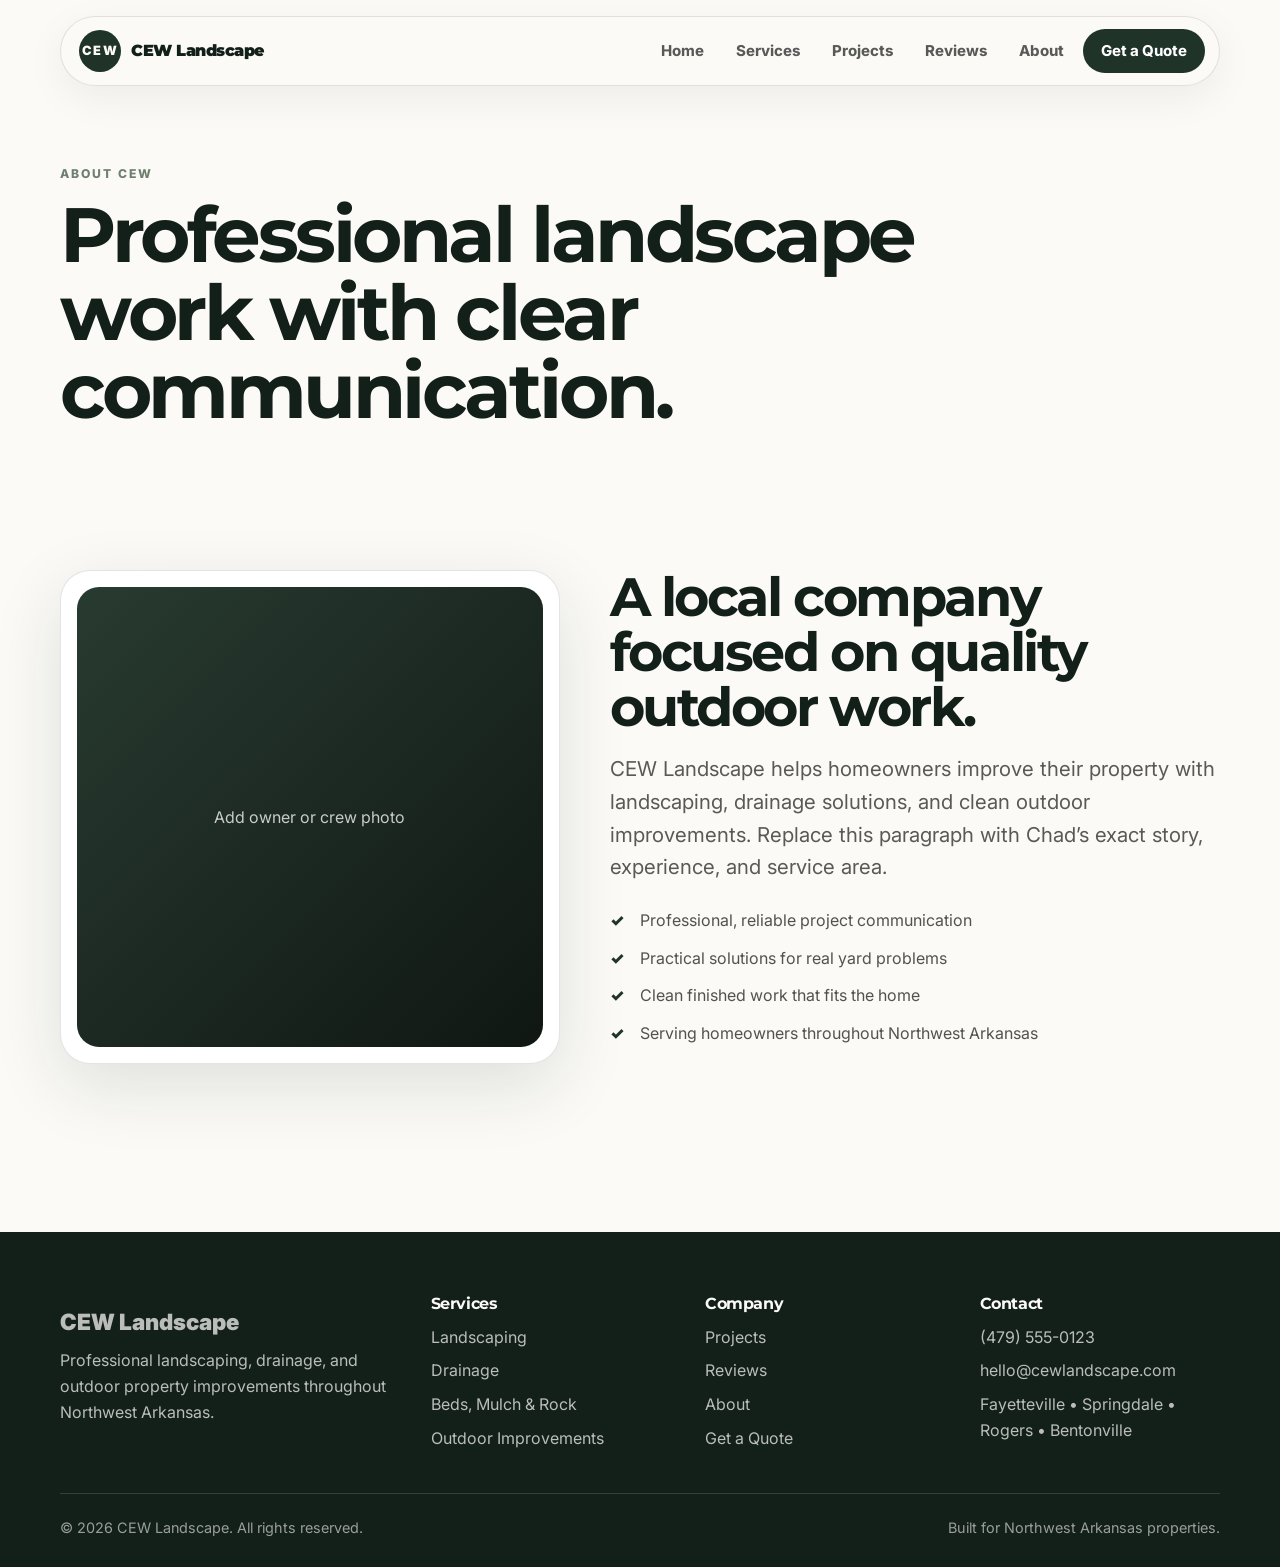
==== about/index.html @ 83054121 "first" ====
<!doctype html><html lang="en"><head><meta charset="utf-8"><meta name="viewport" content="width=device-width, initial-scale=1"><title>About | CEW Landscape</title><meta name="description" content="Learn about CEW Landscape, a Northwest Arkansas landscaping and drainage company."><link rel="preconnect" href="https://fonts.googleapis.com"><link rel="preconnect" href="https://fonts.gstatic.com" crossorigin><link href="https://fonts.googleapis.com/css2?family=Inter:wght@400;650;750;850;900&family=Montserrat:wght@700;800;900&display=swap" rel="stylesheet"><link rel="stylesheet" href="/assets/css/styles.css"></head><body><div data-include="header"></div><main><section class="page-hero"><div class="container"><p class="eyebrow">About CEW</p><h1>Professional landscape work with clear communication.</h1></div></section><section class="section"><div class="container split"><div class="hero-card"><div class="image-placeholder">Add owner or crew photo</div></div><div><h2>A local company focused on quality outdoor work.</h2><p class="lead" style="margin-top:18px;">CEW Landscape helps homeowners improve their property with landscaping, drainage solutions, and clean outdoor improvements. Replace this paragraph with Chad’s exact story, experience, and service area.</p><ul class="check-list"><li>Professional, reliable project communication</li><li>Practical solutions for real yard problems</li><li>Clean finished work that fits the home</li><li>Serving homeowners throughout Northwest Arkansas</li></ul></div></div></section></main><div data-include="footer"></div><script src="/assets/js/main.js"></script></body></html>
---- assets/css/styles.css ----
:root {
  --forest: #1f3328;
  --forest-dark: #132019;
  --sage: #6f806f;
  --charcoal: #232323;
  --stone: #f5f3ee;
  --sand: #d8ccb5;
  --cream: #fbfaf7;
  --white: #ffffff;
  --line: rgba(35, 35, 35, 0.12);
  --shadow: 0 22px 70px rgba(19, 32, 25, 0.12);
  --radius: 22px;
  --max: 1160px;
}

* { box-sizing: border-box; }
html { scroll-behavior: smooth; }
body {
  margin: 0;
  font-family: Inter, ui-sans-serif, system-ui, -apple-system, BlinkMacSystemFont, "Segoe UI", sans-serif;
  background: var(--cream);
  color: var(--charcoal);
  line-height: 1.6;
}
img { max-width: 100%; display: block; }
a { color: inherit; text-decoration: none; }

.container { width: min(var(--max), calc(100% - 40px)); margin: 0 auto; }
.section { padding: 88px 0; }
.section-tight { padding: 58px 0; }
.eyebrow { color: var(--sage); text-transform: uppercase; letter-spacing: .16em; font-weight: 800; font-size: .76rem; margin: 0 0 12px; }
h1, h2, h3 { font-family: Montserrat, Inter, sans-serif; line-height: 1.02; letter-spacing: -.045em; margin: 0; color: var(--forest-dark); }
h1 { font-size: clamp(3rem, 7vw, 6.6rem); max-width: 920px; }
h2 { font-size: clamp(2.2rem, 4.2vw, 4.6rem); max-width: 820px; }
h3 { font-size: 1.35rem; letter-spacing: -.025em; }
p { margin: 0; color: rgba(35,35,35,.76); }
.lead { font-size: clamp(1.05rem, 1.7vw, 1.28rem); max-width: 760px; color: rgba(35,35,35,.75); }

.site-header {
  position: sticky; top: 0; z-index: 20;
  width: min(var(--max), calc(100% - 32px)); margin: 16px auto 0;
  display: flex; align-items: center; justify-content: space-between; gap: 20px;
  padding: 12px 14px 12px 18px;
  background: rgba(251, 250, 247, .9); backdrop-filter: blur(16px);
  border: 1px solid var(--line); border-radius: 999px; box-shadow: 0 12px 40px rgba(0,0,0,.06);
}
.brand, .footer-brand { display: inline-flex; align-items: center; gap: 10px; font-weight: 900; color: var(--forest-dark); }
.brand-mark { display: grid; place-items: center; width: 42px; height: 42px; border-radius: 50%; background: var(--forest); color: var(--cream); font-size: .8rem; letter-spacing: .08em; }
.brand-text { font-family: Montserrat, Inter, sans-serif; letter-spacing: -.03em; }
.site-nav { display: flex; align-items: center; gap: 6px; }
.site-nav a { padding: 10px 13px; border-radius: 999px; color: rgba(35,35,35,.75); font-weight: 750; font-size: .94rem; }
.site-nav a:hover { background: rgba(31,51,40,.08); color: var(--forest-dark); }
.site-nav .nav-cta { background: var(--forest); color: var(--white); padding-inline: 18px; }
.nav-toggle { display: none; border: 0; background: transparent; padding: 10px; }
.nav-toggle span { display:block; width:24px; height:2px; background: var(--forest-dark); margin:5px 0; }

.hero { padding: 92px 0 72px; background: radial-gradient(circle at 76% 20%, rgba(216,204,181,.72), transparent 30%); }
.hero-grid { display: grid; grid-template-columns: minmax(0, 1.1fr) minmax(320px, .9fr); gap: 48px; align-items: center; }
.hero-copy { display: grid; gap: 24px; }
.hero-card { background: var(--white); padding: 16px; border-radius: calc(var(--radius) + 8px); box-shadow: var(--shadow); border: 1px solid var(--line); }
.image-placeholder { min-height: 460px; border-radius: var(--radius); background: linear-gradient(135deg, #283b31, #101713); display: grid; place-items: center; color: rgba(255,255,255,.76); text-align: center; padding: 30px; }
.hero-actions, .cta-actions { display: flex; flex-wrap: wrap; gap: 14px; align-items: center; }
.btn { display: inline-flex; align-items: center; justify-content: center; min-height: 50px; padding: 0 22px; border-radius: 999px; font-weight: 850; border: 1px solid transparent; }
.btn-primary { background: var(--forest); color: var(--white); }
.btn-secondary { background: transparent; border-color: rgba(31,51,40,.26); color: var(--forest-dark); }
.btn-light { background: var(--cream); color: var(--forest-dark); }
.trust-row { display: grid; grid-template-columns: repeat(4, 1fr); gap: 1px; background: var(--line); border: 1px solid var(--line); border-radius: var(--radius); overflow: hidden; }
.trust-item { background: var(--white); padding: 22px; }
.trust-item strong { display: block; color: var(--forest-dark); font-size: 1.05rem; }

.grid-3 { display: grid; grid-template-columns: repeat(3, 1fr); gap: 22px; }
.grid-2 { display: grid; grid-template-columns: repeat(2, 1fr); gap: 22px; }
.card { background: var(--white); border: 1px solid var(--line); border-radius: var(--radius); padding: 28px; box-shadow: 0 14px 40px rgba(0,0,0,.04); }
.card p { margin-top: 12px; }
.card-link { margin-top: 18px; display: inline-block; font-weight: 850; color: var(--forest); }
.service-card { min-height: 250px; display: flex; flex-direction: column; justify-content: space-between; }
.project-card .project-image { min-height: 245px; margin: -28px -28px 24px; border-radius: var(--radius) var(--radius) 0 0; background: linear-gradient(135deg, #d8ccb5, #6f806f); display:grid; place-items:center; color: rgba(255,255,255,.85); font-weight: 800; }
.review-card { position: relative; }
.review-card:before { content: '“'; position: absolute; top: 8px; right: 24px; font-family: Georgia, serif; font-size: 5rem; color: rgba(31,51,40,.1); }
.review-name { margin-top: 18px; font-weight: 900; color: var(--forest-dark); }
.split { display: grid; grid-template-columns: .9fr 1.1fr; gap: 50px; align-items: start; }
.check-list { list-style: none; padding: 0; margin: 24px 0 0; display: grid; gap: 12px; }
.check-list li { padding-left: 30px; position: relative; color: rgba(35,35,35,.78); }
.check-list li:before { content: '✓'; position: absolute; left:0; top:0; color: var(--forest); font-weight: 900; }
.dark-cta { background: var(--forest-dark); color: var(--cream); border-radius: calc(var(--radius) + 12px); padding: 52px; display: grid; grid-template-columns: 1fr auto; gap: 28px; align-items: center; }
.dark-cta h2, .dark-cta p { color: var(--cream); }
.dark-cta p { opacity: .78; margin-top: 14px; }
.page-hero { padding: 78px 0 52px; }
.page-hero h1 { font-size: clamp(3rem, 6vw, 5.8rem); }
.form { display: grid; gap: 14px; }
.form label { font-weight: 850; color: var(--forest-dark); }
.form input, .form textarea, .form select {
  width: 100%; min-height: 52px; border: 1px solid var(--line); border-radius: 14px; padding: 12px 14px; font: inherit; background: var(--white);
}
.form textarea { min-height: 150px; resize: vertical; }
.form-note { font-size: .9rem; color: rgba(35,35,35,.62); }

.site-footer { background: var(--forest-dark); color: var(--cream); padding: 64px 0 28px; margin-top: 80px; }
.footer-grid, .footer-bottom { width: min(var(--max), calc(100% - 40px)); margin: 0 auto; }
.footer-grid { display: grid; grid-template-columns: 1.4fr repeat(3, 1fr); gap: 34px; }
.site-footer h3 { color: var(--cream); font-size: 1rem; margin-bottom: 12px; }
.site-footer p, .site-footer a { color: rgba(251,250,247,.72); display: block; margin-top: 8px; }
.footer-brand { color: var(--cream); font-size: 1.4rem; }
.footer-bottom { border-top: 1px solid rgba(255,255,255,.14); margin-top: 42px; padding-top: 22px; display: flex; justify-content: space-between; gap: 18px; color: rgba(251,250,247,.58); font-size: .9rem; }

@media (max-width: 860px) {
  .site-header { border-radius: 24px; align-items: flex-start; }
  .nav-toggle { display: block; }
  .site-nav { display: none; position: absolute; left: 12px; right: 12px; top: 68px; flex-direction: column; align-items: stretch; background: var(--cream); border: 1px solid var(--line); border-radius: 20px; padding: 10px; box-shadow: var(--shadow); }
  .site-nav.is-open { display: flex; }
  .site-nav a { padding: 14px; }
  .hero-grid, .split, .dark-cta, .footer-grid { grid-template-columns: 1fr; }
  .grid-3, .grid-2, .trust-row { grid-template-columns: 1fr; }
  .image-placeholder { min-height: 320px; }
  .section { padding: 62px 0; }
  .dark-cta { padding: 34px; }
  .footer-bottom { flex-direction: column; }
}
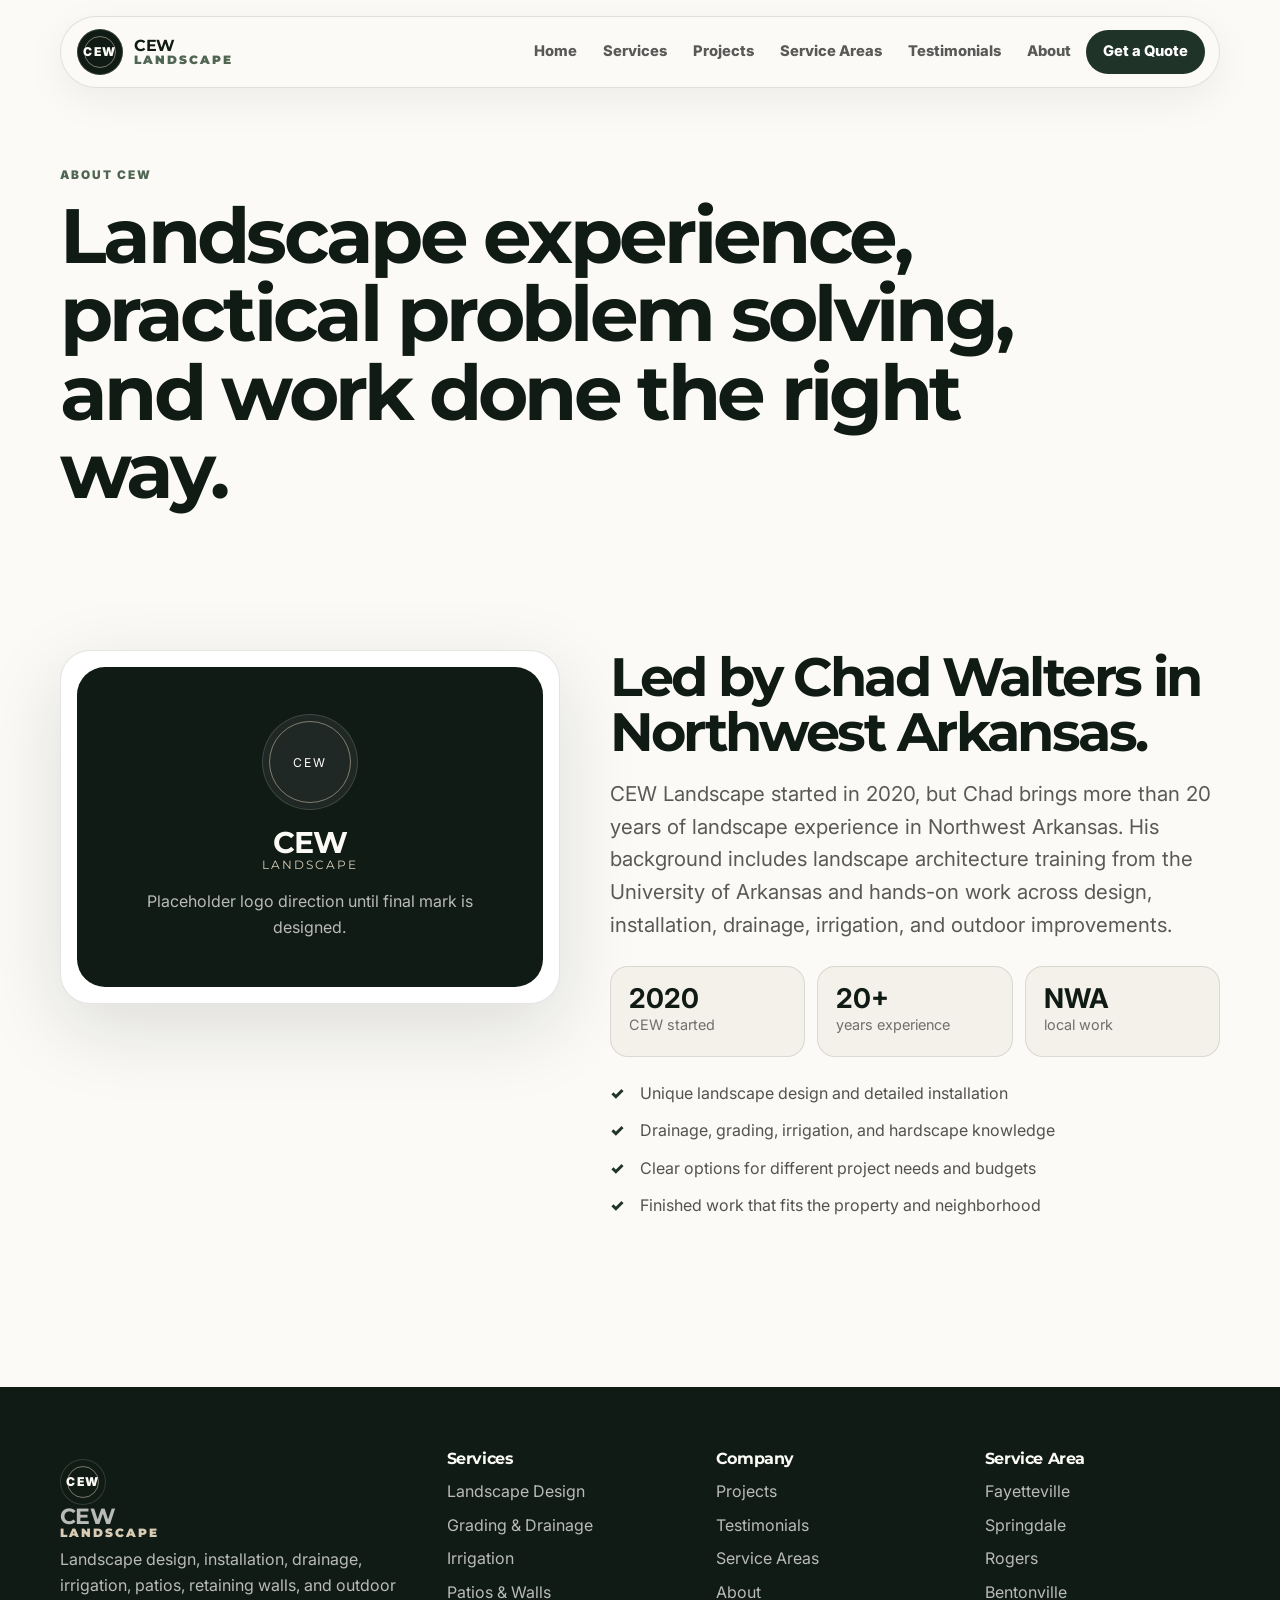
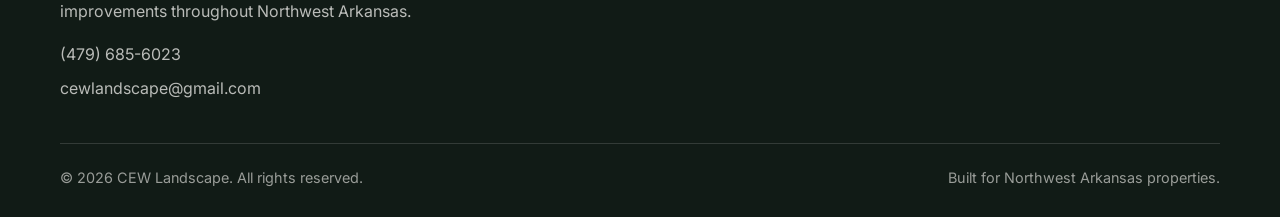
==== commit 5c798509: "v2" ====
--- a/about/index.html
+++ b/about/index.html
@@ -1 +1,24 @@
-<!doctype html><html lang="en"><head><meta charset="utf-8"><meta name="viewport" content="width=device-width, initial-scale=1"><title>About | CEW Landscape</title><meta name="description" content="Learn about CEW Landscape, a Northwest Arkansas landscaping and drainage company."><link rel="preconnect" href="https://fonts.googleapis.com"><link rel="preconnect" href="https://fonts.gstatic.com" crossorigin><link href="https://fonts.googleapis.com/css2?family=Inter:wght@400;650;750;850;900&family=Montserrat:wght@700;800;900&display=swap" rel="stylesheet"><link rel="stylesheet" href="/assets/css/styles.css"></head><body><div data-include="header"></div><main><section class="page-hero"><div class="container"><p class="eyebrow">About CEW</p><h1>Professional landscape work with clear communication.</h1></div></section><section class="section"><div class="container split"><div class="hero-card"><div class="image-placeholder">Add owner or crew photo</div></div><div><h2>A local company focused on quality outdoor work.</h2><p class="lead" style="margin-top:18px;">CEW Landscape helps homeowners improve their property with landscaping, drainage solutions, and clean outdoor improvements. Replace this paragraph with Chad’s exact story, experience, and service area.</p><ul class="check-list"><li>Professional, reliable project communication</li><li>Practical solutions for real yard problems</li><li>Clean finished work that fits the home</li><li>Serving homeowners throughout Northwest Arkansas</li></ul></div></div></section></main><div data-include="footer"></div><script src="/assets/js/main.js"></script></body></html>
+<!doctype html>
+<html lang="en">
+<head>
+  <meta charset="utf-8">
+  <meta name="viewport" content="width=device-width, initial-scale=1">
+  <title>About | CEW Landscape</title>
+  <meta name="description" content="Learn about CEW Landscape, Chad Walters, and professional landscape work throughout Northwest Arkansas.">
+  <link rel="preconnect" href="https://fonts.googleapis.com">
+  <link rel="preconnect" href="https://fonts.gstatic.com" crossorigin>
+  <link href="https://fonts.googleapis.com/css2?family=Inter:wght@400;600;700;800;900&family=Montserrat:wght@700;800;900&display=swap" rel="stylesheet">
+  <link rel="stylesheet" href="../assets/css/styles.css">
+</head>
+<body>
+  <div data-include="header"></div>
+
+  <main>
+    <section class="page-hero"><div class="container"><p class="eyebrow">About CEW</p><h1>Landscape experience, practical problem solving, and work done the right way.</h1></div></section>
+    <section class="section"><div class="container split"><div class="hero-card"><div class="logo-preview"><div><span class="brand-mark"><span>CEW</span></span><span class="brand-text"><strong>CEW</strong><em>Landscape</em></span><p style="color:rgba(251,250,247,.72);margin-top:18px;">Placeholder logo direction until final mark is designed.</p></div></div></div><div><h2>Led by Chad Walters in Northwest Arkansas.</h2><p class="lead" style="margin-top:18px;">CEW Landscape started in 2020, but Chad brings more than 20 years of landscape experience in Northwest Arkansas. His background includes landscape architecture training from the University of Arkansas and hands-on work across design, installation, drainage, irrigation, and outdoor improvements.</p><div class="stat-row"><div class="stat"><strong>2020</strong><span>CEW started</span></div><div class="stat"><strong>20+</strong><span>years experience</span></div><div class="stat"><strong>NWA</strong><span>local work</span></div></div><ul class="check-list"><li>Unique landscape design and detailed installation</li><li>Drainage, grading, irrigation, and hardscape knowledge</li><li>Clear options for different project needs and budgets</li><li>Finished work that fits the property and neighborhood</li></ul></div></div></section>
+  </main>
+
+  <div data-include="footer"></div>
+  <script src="../assets/js/main.js"></script>
+</body>
+</html>
--- a/assets/css/styles.css
+++ b/assets/css/styles.css
@@ -1,14 +1,15 @@
 :root {
   --forest: #1f3328;
-  --forest-dark: #132019;
-  --sage: #6f806f;
+  --forest-dark: #111b16;
+  --moss: #506552;
+  --sage: #75826f;
   --charcoal: #232323;
-  --stone: #f5f3ee;
+  --stone: #f4f1ea;
   --sand: #d8ccb5;
   --cream: #fbfaf7;
   --white: #ffffff;
   --line: rgba(35, 35, 35, 0.12);
-  --shadow: 0 22px 70px rgba(19, 32, 25, 0.12);
+  --shadow: 0 24px 80px rgba(17, 27, 22, 0.13);
   --radius: 22px;
   --max: 1160px;
 }
@@ -28,65 +29,84 @@
 .container { width: min(var(--max), calc(100% - 40px)); margin: 0 auto; }
 .section { padding: 88px 0; }
 .section-tight { padding: 58px 0; }
-.eyebrow { color: var(--sage); text-transform: uppercase; letter-spacing: .16em; font-weight: 800; font-size: .76rem; margin: 0 0 12px; }
-h1, h2, h3 { font-family: Montserrat, Inter, sans-serif; line-height: 1.02; letter-spacing: -.045em; margin: 0; color: var(--forest-dark); }
-h1 { font-size: clamp(3rem, 7vw, 6.6rem); max-width: 920px; }
-h2 { font-size: clamp(2.2rem, 4.2vw, 4.6rem); max-width: 820px; }
+.eyebrow { color: var(--moss); text-transform: uppercase; letter-spacing: .17em; font-weight: 900; font-size: .74rem; margin: 0 0 12px; }
+h1, h2, h3 { font-family: Montserrat, Inter, sans-serif; line-height: 1.02; letter-spacing: -.048em; margin: 0; color: var(--forest-dark); }
+h1 { font-size: clamp(3.25rem, 7vw, 6.8rem); max-width: 970px; }
+h2 { font-size: clamp(2.2rem, 4.2vw, 4.5rem); max-width: 860px; }
 h3 { font-size: 1.35rem; letter-spacing: -.025em; }
 p { margin: 0; color: rgba(35,35,35,.76); }
-.lead { font-size: clamp(1.05rem, 1.7vw, 1.28rem); max-width: 760px; color: rgba(35,35,35,.75); }
+.lead { font-size: clamp(1.05rem, 1.7vw, 1.28rem); max-width: 790px; color: rgba(35,35,35,.75); }
+.small { font-size: .94rem; color: rgba(35,35,35,.62); }
 
 .site-header {
   position: sticky; top: 0; z-index: 20;
   width: min(var(--max), calc(100% - 32px)); margin: 16px auto 0;
-  display: flex; align-items: center; justify-content: space-between; gap: 20px;
-  padding: 12px 14px 12px 18px;
-  background: rgba(251, 250, 247, .9); backdrop-filter: blur(16px);
+  display: flex; align-items: center; justify-content: space-between; gap: 18px;
+  padding: 12px 14px 12px 16px;
+  background: rgba(251, 250, 247, .92); backdrop-filter: blur(16px);
   border: 1px solid var(--line); border-radius: 999px; box-shadow: 0 12px 40px rgba(0,0,0,.06);
 }
-.brand, .footer-brand { display: inline-flex; align-items: center; gap: 10px; font-weight: 900; color: var(--forest-dark); }
-.brand-mark { display: grid; place-items: center; width: 42px; height: 42px; border-radius: 50%; background: var(--forest); color: var(--cream); font-size: .8rem; letter-spacing: .08em; }
-.brand-text { font-family: Montserrat, Inter, sans-serif; letter-spacing: -.03em; }
-.site-nav { display: flex; align-items: center; gap: 6px; }
-.site-nav a { padding: 10px 13px; border-radius: 999px; color: rgba(35,35,35,.75); font-weight: 750; font-size: .94rem; }
+.brand, .footer-brand { display: inline-flex; align-items: center; gap: 11px; font-weight: 900; color: var(--forest-dark); }
+.brand-mark { position: relative; display: grid; place-items: center; width: 46px; height: 46px; border-radius: 50%; background: var(--forest-dark); color: var(--cream); font-size: .76rem; letter-spacing: .13em; box-shadow: inset 0 0 0 1px rgba(255,255,255,.14); }
+.brand-mark::after { content: ''; position: absolute; inset: 7px; border: 1px solid rgba(216,204,181,.52); border-radius: 50%; }
+.brand-mark span { position: relative; z-index: 1; }
+.brand-text { display: grid; gap: 0; line-height: 1; font-family: Montserrat, Inter, sans-serif; letter-spacing: -.03em; }
+.brand-text em { font-style: normal; color: var(--moss); font-size: .76rem; letter-spacing: .16em; text-transform: uppercase; }
+.site-nav { display: flex; align-items: center; gap: 4px; }
+.site-nav a { padding: 10px 11px; border-radius: 999px; color: rgba(35,35,35,.75); font-weight: 800; font-size: .92rem; }
 .site-nav a:hover { background: rgba(31,51,40,.08); color: var(--forest-dark); }
-.site-nav .nav-cta { background: var(--forest); color: var(--white); padding-inline: 18px; }
+.site-nav .nav-cta { background: var(--forest); color: var(--white); padding-inline: 17px; }
 .nav-toggle { display: none; border: 0; background: transparent; padding: 10px; }
 .nav-toggle span { display:block; width:24px; height:2px; background: var(--forest-dark); margin:5px 0; }
 
-.hero { padding: 92px 0 72px; background: radial-gradient(circle at 76% 20%, rgba(216,204,181,.72), transparent 30%); }
-.hero-grid { display: grid; grid-template-columns: minmax(0, 1.1fr) minmax(320px, .9fr); gap: 48px; align-items: center; }
+.hero { padding: 96px 0 72px; background: radial-gradient(circle at 76% 20%, rgba(216,204,181,.78), transparent 30%), linear-gradient(180deg, var(--cream), #fff 70%); }
+.hero-grid { display: grid; grid-template-columns: minmax(0, 1.08fr) minmax(320px, .92fr); gap: 48px; align-items: center; }
 .hero-copy { display: grid; gap: 24px; }
-.hero-card { background: var(--white); padding: 16px; border-radius: calc(var(--radius) + 8px); box-shadow: var(--shadow); border: 1px solid var(--line); }
-.image-placeholder { min-height: 460px; border-radius: var(--radius); background: linear-gradient(135deg, #283b31, #101713); display: grid; place-items: center; color: rgba(255,255,255,.76); text-align: center; padding: 30px; }
 .hero-actions, .cta-actions { display: flex; flex-wrap: wrap; gap: 14px; align-items: center; }
-.btn { display: inline-flex; align-items: center; justify-content: center; min-height: 50px; padding: 0 22px; border-radius: 999px; font-weight: 850; border: 1px solid transparent; }
-.btn-primary { background: var(--forest); color: var(--white); }
+.btn { display: inline-flex; align-items: center; justify-content: center; min-height: 52px; padding: 0 23px; border-radius: 999px; font-weight: 900; border: 1px solid transparent; transition: transform .18s ease, box-shadow .18s ease; }
+.btn:hover { transform: translateY(-1px); }
+.btn-primary { background: var(--forest); color: var(--white); box-shadow: 0 12px 28px rgba(31,51,40,.18); }
 .btn-secondary { background: transparent; border-color: rgba(31,51,40,.26); color: var(--forest-dark); }
 .btn-light { background: var(--cream); color: var(--forest-dark); }
+.hero-card { background: var(--white); padding: 16px; border-radius: calc(var(--radius) + 8px); box-shadow: var(--shadow); border: 1px solid var(--line); }
+.image-placeholder { min-height: 460px; border-radius: var(--radius); background: linear-gradient(135deg, #26382f, #101713 64%); display: grid; place-items: center; color: rgba(255,255,255,.76); text-align: center; padding: 30px; }
+.photo-note { border: 1px dashed rgba(216,204,181,.62); border-radius: 18px; padding: 18px; color: rgba(251,250,247,.76); background: rgba(255,255,255,.06); }
+
 .trust-row { display: grid; grid-template-columns: repeat(4, 1fr); gap: 1px; background: var(--line); border: 1px solid var(--line); border-radius: var(--radius); overflow: hidden; }
 .trust-item { background: var(--white); padding: 22px; }
 .trust-item strong { display: block; color: var(--forest-dark); font-size: 1.05rem; }
+.trust-item span { color: rgba(35,35,35,.64); }
 
+.grid-4 { display: grid; grid-template-columns: repeat(4, 1fr); gap: 18px; }
 .grid-3 { display: grid; grid-template-columns: repeat(3, 1fr); gap: 22px; }
 .grid-2 { display: grid; grid-template-columns: repeat(2, 1fr); gap: 22px; }
 .card { background: var(--white); border: 1px solid var(--line); border-radius: var(--radius); padding: 28px; box-shadow: 0 14px 40px rgba(0,0,0,.04); }
 .card p { margin-top: 12px; }
-.card-link { margin-top: 18px; display: inline-block; font-weight: 850; color: var(--forest); }
-.service-card { min-height: 250px; display: flex; flex-direction: column; justify-content: space-between; }
-.project-card .project-image { min-height: 245px; margin: -28px -28px 24px; border-radius: var(--radius) var(--radius) 0 0; background: linear-gradient(135deg, #d8ccb5, #6f806f); display:grid; place-items:center; color: rgba(255,255,255,.85); font-weight: 800; }
+.card-link { margin-top: 18px; display: inline-block; font-weight: 900; color: var(--forest); }
+.service-card { min-height: 270px; display: flex; flex-direction: column; justify-content: space-between; }
+.project-card .project-image { min-height: 245px; margin: -28px -28px 24px; border-radius: var(--radius) var(--radius) 0 0; background: linear-gradient(135deg, #d8ccb5, #5f735f); display:grid; place-items:center; color: rgba(255,255,255,.9); font-weight: 900; text-align: center; padding: 24px; }
 .review-card { position: relative; }
 .review-card:before { content: '“'; position: absolute; top: 8px; right: 24px; font-family: Georgia, serif; font-size: 5rem; color: rgba(31,51,40,.1); }
 .review-name { margin-top: 18px; font-weight: 900; color: var(--forest-dark); }
+.review-source { color: rgba(35,35,35,.55); font-size: .9rem; margin-top: 2px; }
 .split { display: grid; grid-template-columns: .9fr 1.1fr; gap: 50px; align-items: start; }
 .check-list { list-style: none; padding: 0; margin: 24px 0 0; display: grid; gap: 12px; }
 .check-list li { padding-left: 30px; position: relative; color: rgba(35,35,35,.78); }
 .check-list li:before { content: '✓'; position: absolute; left:0; top:0; color: var(--forest); font-weight: 900; }
+.stat-row { display: grid; grid-template-columns: repeat(3,1fr); gap: 12px; margin-top: 24px; }
+.stat { background: var(--stone); border: 1px solid var(--line); border-radius: 18px; padding: 18px; }
+.stat strong { display: block; font-size: 1.7rem; color: var(--forest-dark); line-height: 1; }
+.stat span { color: rgba(35,35,35,.63); font-size: .9rem; }
 .dark-cta { background: var(--forest-dark); color: var(--cream); border-radius: calc(var(--radius) + 12px); padding: 52px; display: grid; grid-template-columns: 1fr auto; gap: 28px; align-items: center; }
 .dark-cta h2, .dark-cta p { color: var(--cream); }
 .dark-cta p { opacity: .78; margin-top: 14px; }
 .page-hero { padding: 78px 0 52px; }
 .page-hero h1 { font-size: clamp(3rem, 6vw, 5.8rem); }
+.service-band { background: var(--stone); }
+.logo-preview { background: var(--forest-dark); color: var(--cream); border-radius: calc(var(--radius) + 6px); padding: 34px; min-height: 320px; display: grid; place-items: center; text-align: center; }
+.logo-preview .brand-mark { width: 96px; height: 96px; margin: 0 auto 18px; background: rgba(251,250,247,.06); }
+.logo-preview .brand-text { color: var(--cream); font-size: 1.9rem; }
+.logo-preview .brand-text em { color: var(--sand); }
 .form { display: grid; gap: 14px; }
 .form label { font-weight: 850; color: var(--forest-dark); }
 .form input, .form textarea, .form select {
@@ -97,22 +117,32 @@
 
 .site-footer { background: var(--forest-dark); color: var(--cream); padding: 64px 0 28px; margin-top: 80px; }
 .footer-grid, .footer-bottom { width: min(var(--max), calc(100% - 40px)); margin: 0 auto; }
-.footer-grid { display: grid; grid-template-columns: 1.4fr repeat(3, 1fr); gap: 34px; }
+.footer-grid { display: grid; grid-template-columns: 1.5fr repeat(3, 1fr); gap: 34px; }
 .site-footer h3 { color: var(--cream); font-size: 1rem; margin-bottom: 12px; }
 .site-footer p, .site-footer a { color: rgba(251,250,247,.72); display: block; margin-top: 8px; }
 .footer-brand { color: var(--cream); font-size: 1.4rem; }
+.footer-brand .brand-text em { color: var(--sand); }
+.footer-contact-stack { margin-top: 18px; }
 .footer-bottom { border-top: 1px solid rgba(255,255,255,.14); margin-top: 42px; padding-top: 22px; display: flex; justify-content: space-between; gap: 18px; color: rgba(251,250,247,.58); font-size: .9rem; }
 
-@media (max-width: 860px) {
+@media (max-width: 1020px) {
+  .site-nav a { font-size: .86rem; padding-inline: 8px; }
+}
+@media (max-width: 900px) {
   .site-header { border-radius: 24px; align-items: flex-start; }
   .nav-toggle { display: block; }
-  .site-nav { display: none; position: absolute; left: 12px; right: 12px; top: 68px; flex-direction: column; align-items: stretch; background: var(--cream); border: 1px solid var(--line); border-radius: 20px; padding: 10px; box-shadow: var(--shadow); }
+  .site-nav { display: none; position: absolute; left: 12px; right: 12px; top: 72px; flex-direction: column; align-items: stretch; background: var(--cream); border: 1px solid var(--line); border-radius: 20px; padding: 10px; box-shadow: var(--shadow); }
   .site-nav.is-open { display: flex; }
-  .site-nav a { padding: 14px; }
+  .site-nav a { padding: 14px; font-size: 1rem; }
   .hero-grid, .split, .dark-cta, .footer-grid { grid-template-columns: 1fr; }
-  .grid-3, .grid-2, .trust-row { grid-template-columns: 1fr; }
+  .grid-4, .grid-3, .grid-2, .trust-row, .stat-row { grid-template-columns: 1fr; }
   .image-placeholder { min-height: 320px; }
   .section { padding: 62px 0; }
   .dark-cta { padding: 34px; }
   .footer-bottom { flex-direction: column; }
 }
+@media (max-width: 520px) {
+  .container { width: min(var(--max), calc(100% - 28px)); }
+  h1 { font-size: clamp(2.55rem, 15vw, 4rem); }
+  .brand-text { display: none; }
+}
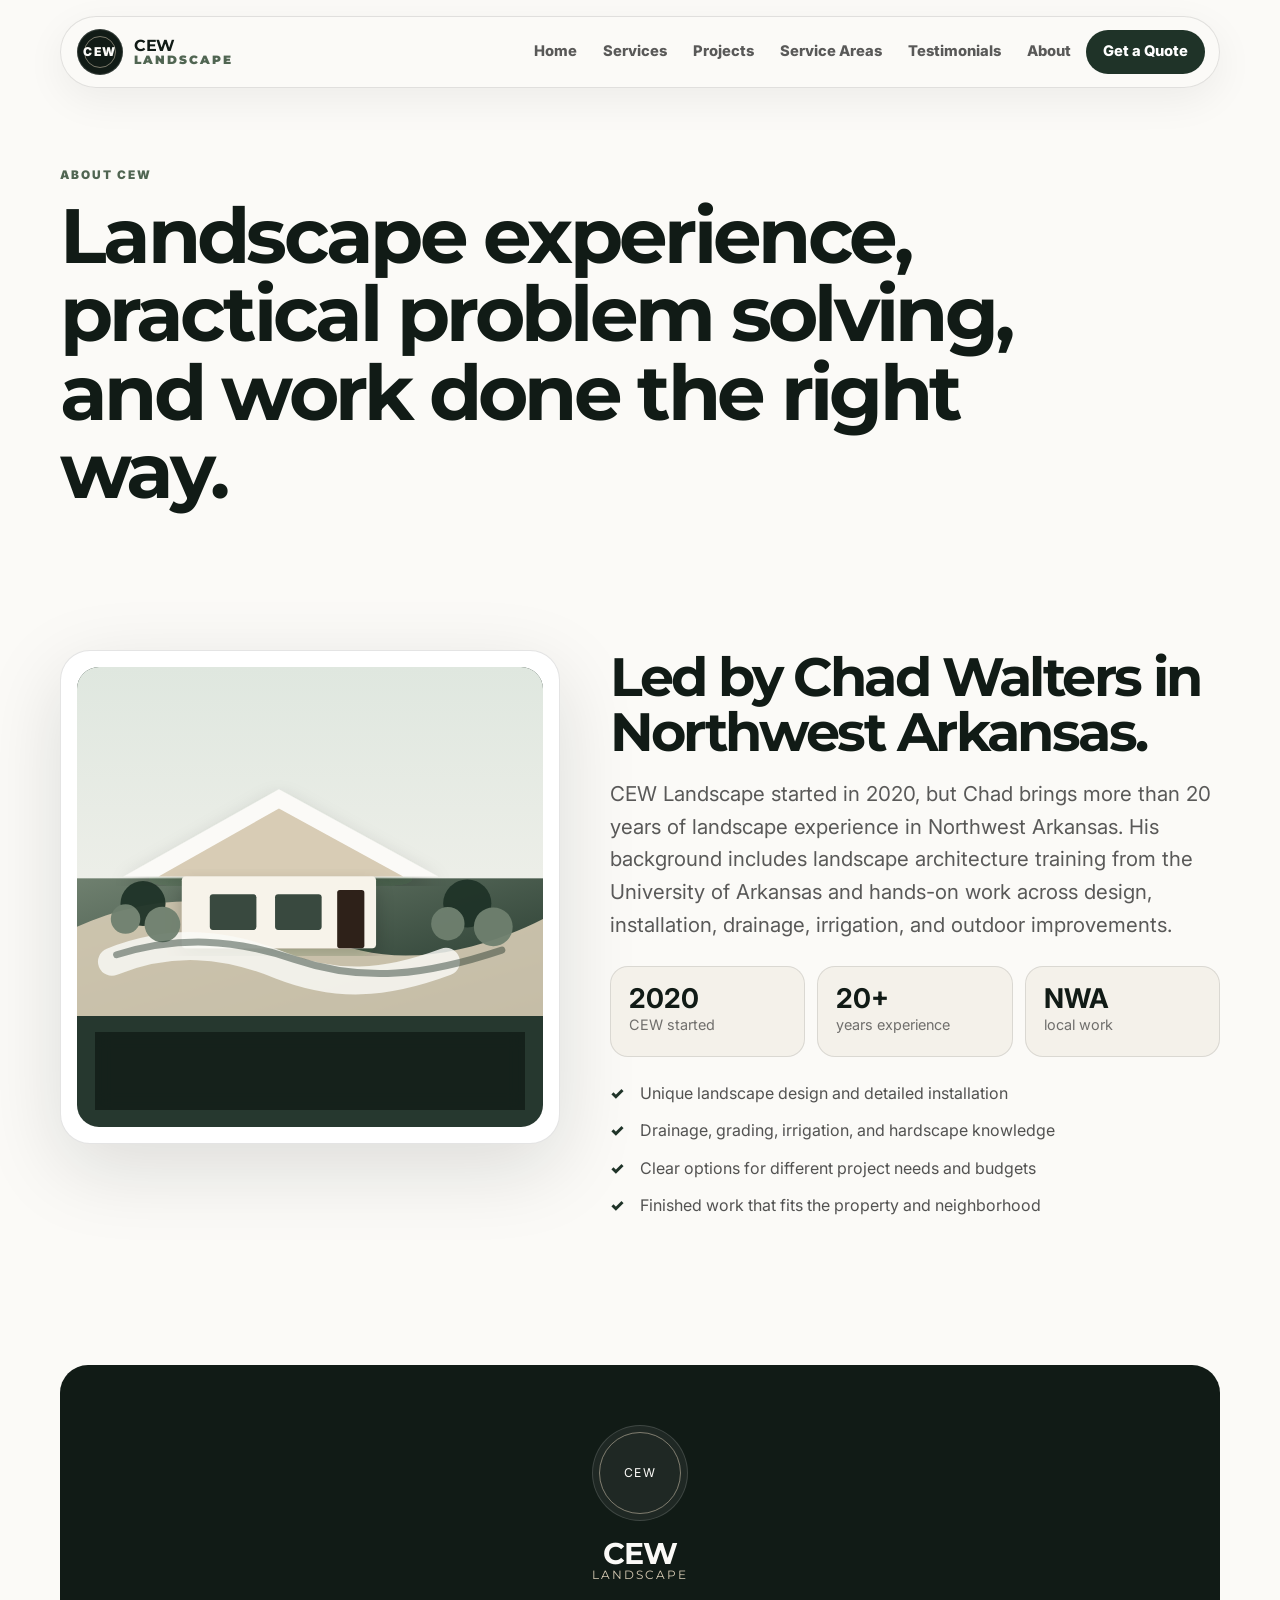
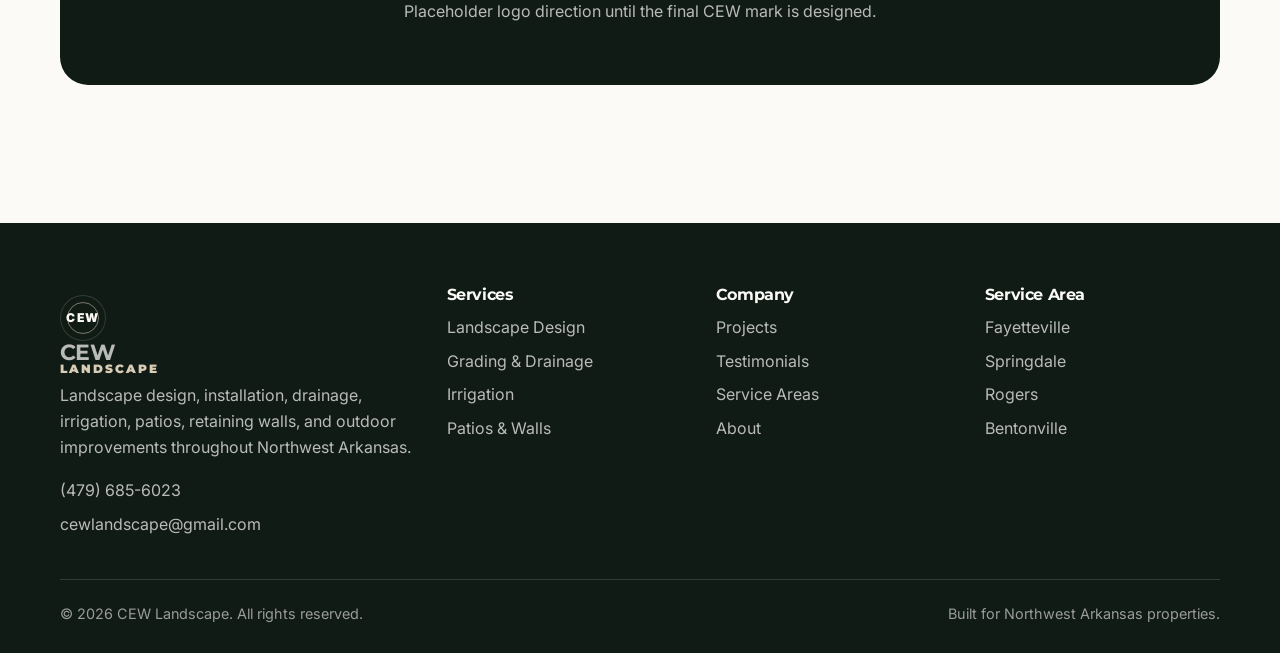
==== commit a41366b6: "Add about page placeholder visual" ====
--- a/about/index.html
+++ b/about/index.html
@@ -15,7 +15,8 @@
 
   <main>
     <section class="page-hero"><div class="container"><p class="eyebrow">About CEW</p><h1>Landscape experience, practical problem solving, and work done the right way.</h1></div></section>
-    <section class="section"><div class="container split"><div class="hero-card"><div class="logo-preview"><div><span class="brand-mark"><span>CEW</span></span><span class="brand-text"><strong>CEW</strong><em>Landscape</em></span><p style="color:rgba(251,250,247,.72);margin-top:18px;">Placeholder logo direction until final mark is designed.</p></div></div></div><div><h2>Led by Chad Walters in Northwest Arkansas.</h2><p class="lead" style="margin-top:18px;">CEW Landscape started in 2020, but Chad brings more than 20 years of landscape experience in Northwest Arkansas. His background includes landscape architecture training from the University of Arkansas and hands-on work across design, installation, drainage, irrigation, and outdoor improvements.</p><div class="stat-row"><div class="stat"><strong>2020</strong><span>CEW started</span></div><div class="stat"><strong>20+</strong><span>years experience</span></div><div class="stat"><strong>NWA</strong><span>local work</span></div></div><ul class="check-list"><li>Unique landscape design and detailed installation</li><li>Drainage, grading, irrigation, and hardscape knowledge</li><li>Clear options for different project needs and budgets</li><li>Finished work that fits the property and neighborhood</li></ul></div></div></section>
+    <section class="section"><div class="container split"><div class="hero-card"><div class="image-placeholder"><img src="../assets/images/placeholders/hero-landscape.svg" alt="Placeholder for CEW Landscape finished project"><div class="photo-note">Temporary image. Replace with Chad or a polished finished jobsite photo.</div></div></div><div><h2>Led by Chad Walters in Northwest Arkansas.</h2><p class="lead" style="margin-top:18px;">CEW Landscape started in 2020, but Chad brings more than 20 years of landscape experience in Northwest Arkansas. His background includes landscape architecture training from the University of Arkansas and hands-on work across design, installation, drainage, irrigation, and outdoor improvements.</p><div class="stat-row"><div class="stat"><strong>2020</strong><span>CEW started</span></div><div class="stat"><strong>20+</strong><span>years experience</span></div><div class="stat"><strong>NWA</strong><span>local work</span></div></div><ul class="check-list"><li>Unique landscape design and detailed installation</li><li>Drainage, grading, irrigation, and hardscape knowledge</li><li>Clear options for different project needs and budgets</li><li>Finished work that fits the property and neighborhood</li></ul></div></div></section>
+    <section class="section-tight"><div class="container logo-preview"><div><span class="brand-mark"><span>CEW</span></span><span class="brand-text"><strong>CEW</strong><em>Landscape</em></span><p style="color:rgba(251,250,247,.72);margin-top:18px;">Placeholder logo direction until the final CEW mark is designed.</p></div></div></section>
   </main>
 
   <div data-include="footer"></div>
--- a/assets/css/styles.css
+++ b/assets/css/styles.css
@@ -68,9 +68,10 @@
 .btn-primary { background: var(--forest); color: var(--white); box-shadow: 0 12px 28px rgba(31,51,40,.18); }
 .btn-secondary { background: transparent; border-color: rgba(31,51,40,.26); color: var(--forest-dark); }
 .btn-light { background: var(--cream); color: var(--forest-dark); }
-.hero-card { background: var(--white); padding: 16px; border-radius: calc(var(--radius) + 8px); box-shadow: var(--shadow); border: 1px solid var(--line); }
-.image-placeholder { min-height: 460px; border-radius: var(--radius); background: linear-gradient(135deg, #26382f, #101713 64%); display: grid; place-items: center; color: rgba(255,255,255,.76); text-align: center; padding: 30px; }
-.photo-note { border: 1px dashed rgba(216,204,181,.62); border-radius: 18px; padding: 18px; color: rgba(251,250,247,.76); background: rgba(255,255,255,.06); }
+.hero-card { background: var(--white); padding: 16px; border-radius: calc(var(--radius) + 8px); box-shadow: var(--shadow); border: 1px solid var(--line); overflow: hidden; }
+.image-placeholder { min-height: 460px; border-radius: var(--radius); overflow: hidden; position: relative; background: #26382f; }
+.image-placeholder img, .project-image img, .service-image img { width: 100%; height: 100%; object-fit: cover; display: block; }
+.photo-note { position: absolute; left: 18px; right: 18px; bottom: 18px; border: 1px solid rgba(216,204,181,.55); border-radius: 18px; padding: 14px 16px; color: rgba(251,250,247,.88); background: rgba(17,27,22,.76); backdrop-filter: blur(8px); font-size: .92rem; }
 
 .trust-row { display: grid; grid-template-columns: repeat(4, 1fr); gap: 1px; background: var(--line); border: 1px solid var(--line); border-radius: var(--radius); overflow: hidden; }
 .trust-item { background: var(--white); padding: 22px; }
@@ -80,11 +81,13 @@
 .grid-4 { display: grid; grid-template-columns: repeat(4, 1fr); gap: 18px; }
 .grid-3 { display: grid; grid-template-columns: repeat(3, 1fr); gap: 22px; }
 .grid-2 { display: grid; grid-template-columns: repeat(2, 1fr); gap: 22px; }
-.card { background: var(--white); border: 1px solid var(--line); border-radius: var(--radius); padding: 28px; box-shadow: 0 14px 40px rgba(0,0,0,.04); }
+.card { background: var(--white); border: 1px solid var(--line); border-radius: var(--radius); padding: 28px; box-shadow: 0 14px 40px rgba(0,0,0,.04); overflow: hidden; }
 .card p { margin-top: 12px; }
 .card-link { margin-top: 18px; display: inline-block; font-weight: 900; color: var(--forest); }
 .service-card { min-height: 270px; display: flex; flex-direction: column; justify-content: space-between; }
-.project-card .project-image { min-height: 245px; margin: -28px -28px 24px; border-radius: var(--radius) var(--radius) 0 0; background: linear-gradient(135deg, #d8ccb5, #5f735f); display:grid; place-items:center; color: rgba(255,255,255,.9); font-weight: 900; text-align: center; padding: 24px; }
+.service-card.has-image { padding-top: 0; }
+.service-image { height: 172px; margin: 0 -28px 24px; background: var(--stone); overflow: hidden; }
+.project-card .project-image { height: 245px; margin: -28px -28px 24px; border-radius: var(--radius) var(--radius) 0 0; background: var(--stone); overflow: hidden; }
 .review-card { position: relative; }
 .review-card:before { content: '“'; position: absolute; top: 8px; right: 24px; font-family: Georgia, serif; font-size: 5rem; color: rgba(31,51,40,.1); }
 .review-name { margin-top: 18px; font-weight: 900; color: var(--forest-dark); }
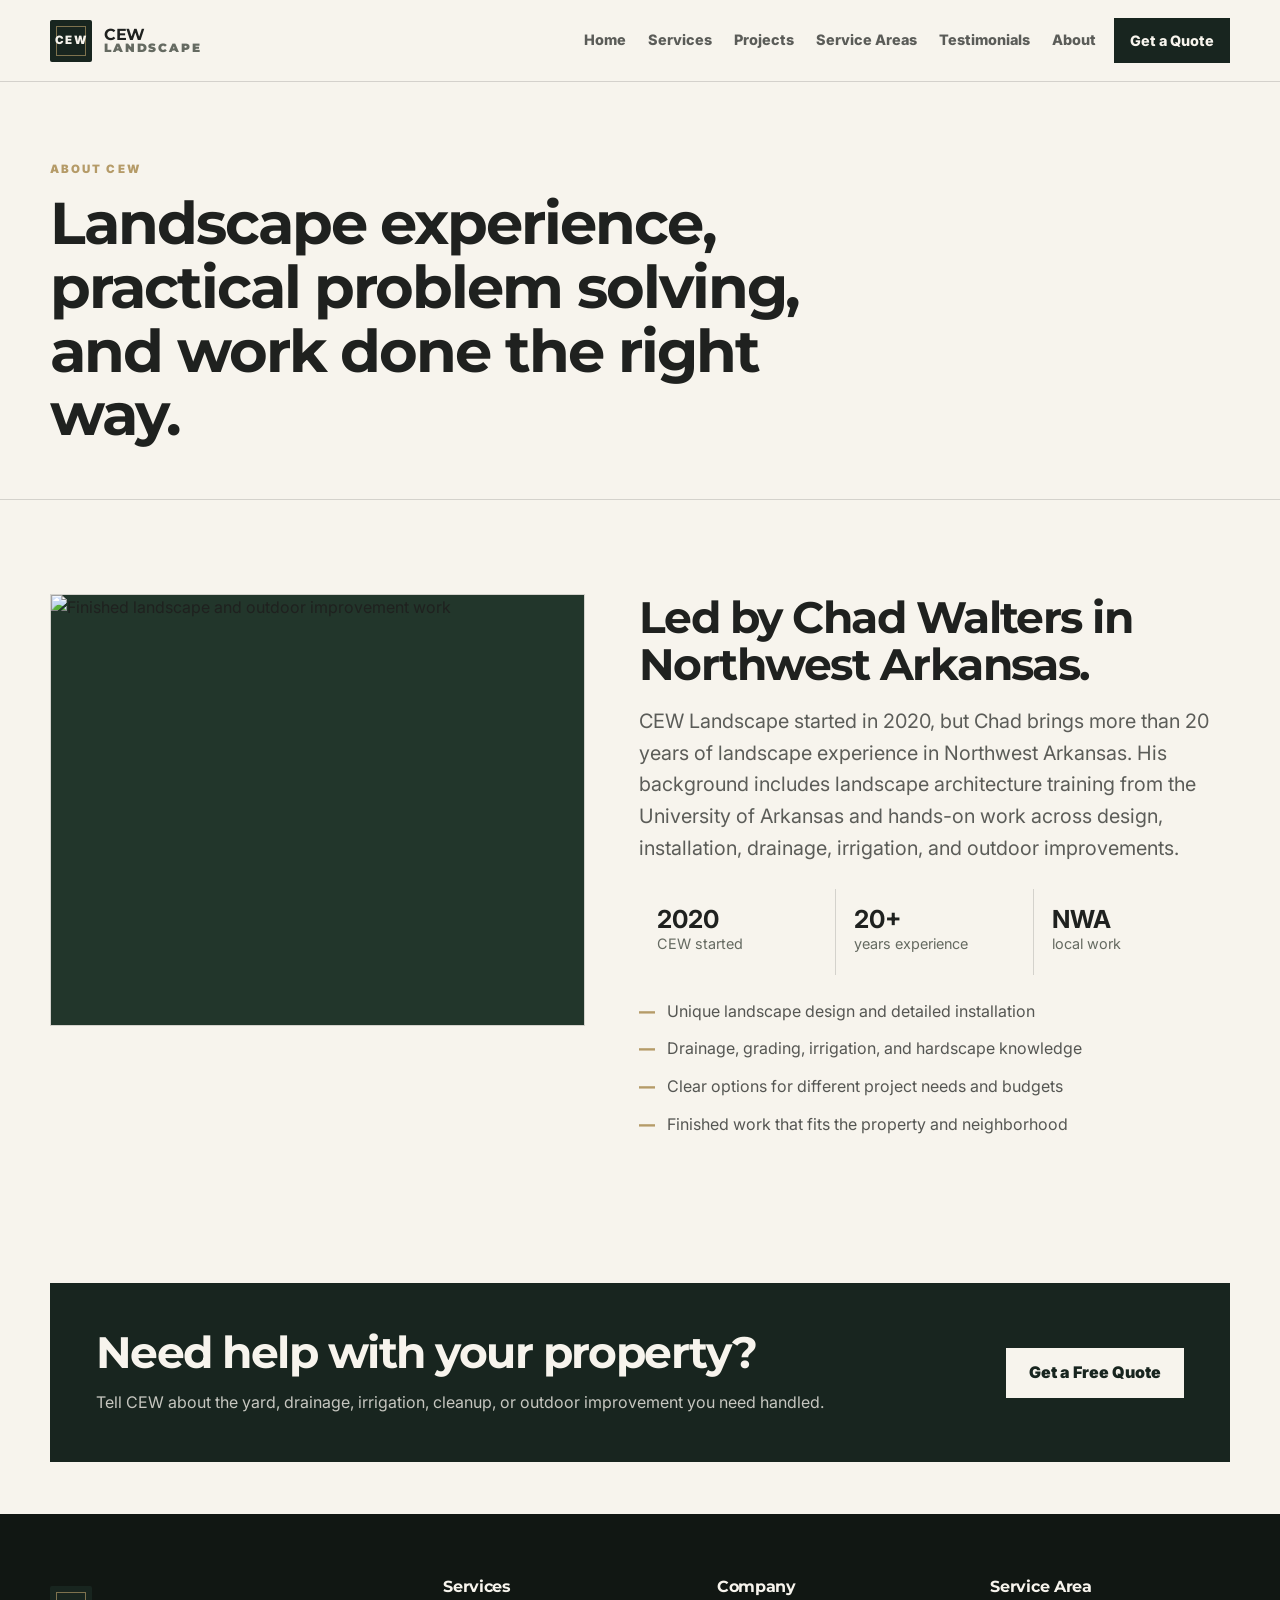
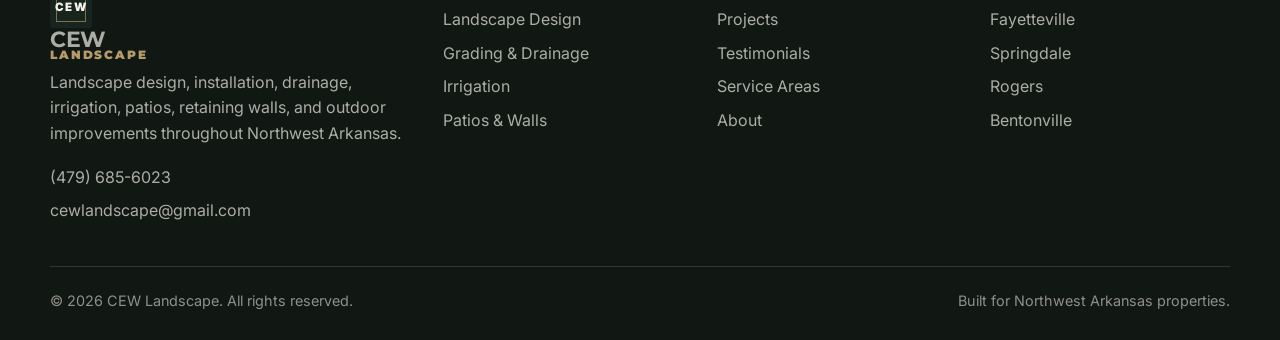
==== commit f32b170d: "Make about page customer-facing" ====
--- a/about/index.html
+++ b/about/index.html
@@ -15,11 +15,11 @@
 
   <main>
     <section class="page-hero"><div class="container"><p class="eyebrow">About CEW</p><h1>Landscape experience, practical problem solving, and work done the right way.</h1></div></section>
-    <section class="section"><div class="container split"><div class="hero-card"><div class="image-placeholder"><img src="../assets/images/placeholders/hero-landscape.svg" alt="Placeholder for CEW Landscape finished project"><div class="photo-note">Temporary image. Replace with Chad or a polished finished jobsite photo.</div></div></div><div><h2>Led by Chad Walters in Northwest Arkansas.</h2><p class="lead" style="margin-top:18px;">CEW Landscape started in 2020, but Chad brings more than 20 years of landscape experience in Northwest Arkansas. His background includes landscape architecture training from the University of Arkansas and hands-on work across design, installation, drainage, irrigation, and outdoor improvements.</p><div class="stat-row"><div class="stat"><strong>2020</strong><span>CEW started</span></div><div class="stat"><strong>20+</strong><span>years experience</span></div><div class="stat"><strong>NWA</strong><span>local work</span></div></div><ul class="check-list"><li>Unique landscape design and detailed installation</li><li>Drainage, grading, irrigation, and hardscape knowledge</li><li>Clear options for different project needs and budgets</li><li>Finished work that fits the property and neighborhood</li></ul></div></div></section>
-    <section class="section-tight"><div class="container logo-preview"><div><span class="brand-mark"><span>CEW</span></span><span class="brand-text"><strong>CEW</strong><em>Landscape</em></span><p style="color:rgba(251,250,247,.72);margin-top:18px;">Placeholder logo direction until the final CEW mark is designed.</p></div></div></section>
+    <section class="section"><div class="container split"><div class="hero-card"><div class="image-placeholder"><img src="https://images.unsplash.com/photo-1558904541-efa843a96f01?auto=format&fit=crop&w=900&q=80" alt="Finished landscape and outdoor improvement work"></div></div><div><h2>Led by Chad Walters in Northwest Arkansas.</h2><p class="lead" style="margin-top:18px;">CEW Landscape started in 2020, but Chad brings more than 20 years of landscape experience in Northwest Arkansas. His background includes landscape architecture training from the University of Arkansas and hands-on work across design, installation, drainage, irrigation, and outdoor improvements.</p><div class="stat-row"><div class="stat"><strong>2020</strong><span>CEW started</span></div><div class="stat"><strong>20+</strong><span>years experience</span></div><div class="stat"><strong>NWA</strong><span>local work</span></div></div><ul class="check-list"><li>Unique landscape design and detailed installation</li><li>Drainage, grading, irrigation, and hardscape knowledge</li><li>Clear options for different project needs and budgets</li><li>Finished work that fits the property and neighborhood</li></ul></div></div></section>
+    <section class="section-tight"><div class="container dark-cta"><div><h2>Need help with your property?</h2><p>Tell CEW about the yard, drainage, irrigation, cleanup, or outdoor improvement you need handled.</p></div><a class="btn btn-light" href="../contact/">Get a Free Quote</a></div></section>
   </main>
 
   <div data-include="footer"></div>
   <script src="../assets/js/main.js"></script>
 </body>
-</html>
+</html>
--- a/assets/css/styles.css
+++ b/assets/css/styles.css
@@ -1,17 +1,14 @@
 :root {
-  --forest: #1f3328;
-  --forest-dark: #111b16;
-  --moss: #506552;
-  --sage: #75826f;
-  --charcoal: #232323;
-  --stone: #f4f1ea;
-  --sand: #d8ccb5;
-  --cream: #fbfaf7;
+  --pine: #18251f;
+  --pine-2: #22362b;
+  --ink: #1f211f;
+  --muted: #656a61;
+  --paper: #f7f4ed;
+  --paper-2: #ebe4d6;
+  --line: rgba(31, 33, 31, 0.16);
   --white: #ffffff;
-  --line: rgba(35, 35, 35, 0.12);
-  --shadow: 0 24px 80px rgba(17, 27, 22, 0.13);
-  --radius: 22px;
-  --max: 1160px;
+  --accent: #b59b68;
+  --max: 1180px;
 }
 
 * { box-sizing: border-box; }
@@ -19,133 +16,210 @@
 body {
   margin: 0;
   font-family: Inter, ui-sans-serif, system-ui, -apple-system, BlinkMacSystemFont, "Segoe UI", sans-serif;
-  background: var(--cream);
-  color: var(--charcoal);
+  background: var(--paper);
+  color: var(--ink);
   line-height: 1.6;
 }
 img { max-width: 100%; display: block; }
 a { color: inherit; text-decoration: none; }
 
-.container { width: min(var(--max), calc(100% - 40px)); margin: 0 auto; }
-.section { padding: 88px 0; }
-.section-tight { padding: 58px 0; }
-.eyebrow { color: var(--moss); text-transform: uppercase; letter-spacing: .17em; font-weight: 900; font-size: .74rem; margin: 0 0 12px; }
-h1, h2, h3 { font-family: Montserrat, Inter, sans-serif; line-height: 1.02; letter-spacing: -.048em; margin: 0; color: var(--forest-dark); }
-h1 { font-size: clamp(3.25rem, 7vw, 6.8rem); max-width: 970px; }
-h2 { font-size: clamp(2.2rem, 4.2vw, 4.5rem); max-width: 860px; }
-h3 { font-size: 1.35rem; letter-spacing: -.025em; }
-p { margin: 0; color: rgba(35,35,35,.76); }
-.lead { font-size: clamp(1.05rem, 1.7vw, 1.28rem); max-width: 790px; color: rgba(35,35,35,.75); }
-.small { font-size: .94rem; color: rgba(35,35,35,.62); }
+.container { width: min(var(--max), calc(100% - 48px)); margin: 0 auto; }
+.section { padding: 94px 0; }
+.section-tight { padding: 52px 0; }
+.eyebrow { color: var(--accent); text-transform: uppercase; letter-spacing: .18em; font-weight: 900; font-size: .72rem; margin: 0 0 14px; }
+h1, h2, h3 { font-family: Montserrat, Inter, sans-serif; margin: 0; color: var(--ink); line-height: 1.08; letter-spacing: -.035em; }
+h1 { font-size: clamp(2.9rem, 5.7vw, 5.75rem); max-width: 760px; }
+h2 { font-size: clamp(2rem, 3.4vw, 3.65rem); max-width: 720px; }
+h3 { font-size: 1.22rem; letter-spacing: -.02em; }
+p { margin: 0; color: rgba(31,33,31,.72); }
+.lead { font-size: clamp(1.05rem, 1.55vw, 1.25rem); max-width: 650px; color: rgba(31,33,31,.72); }
+.small, .section-note { font-size: .96rem; color: rgba(31,33,31,.6); margin-top: 18px; max-width: 540px; }
 
 .site-header {
-  position: sticky; top: 0; z-index: 20;
-  width: min(var(--max), calc(100% - 32px)); margin: 16px auto 0;
-  display: flex; align-items: center; justify-content: space-between; gap: 18px;
-  padding: 12px 14px 12px 16px;
-  background: rgba(251, 250, 247, .92); backdrop-filter: blur(16px);
-  border: 1px solid var(--line); border-radius: 999px; box-shadow: 0 12px 40px rgba(0,0,0,.06);
-}
-.brand, .footer-brand { display: inline-flex; align-items: center; gap: 11px; font-weight: 900; color: var(--forest-dark); }
-.brand-mark { position: relative; display: grid; place-items: center; width: 46px; height: 46px; border-radius: 50%; background: var(--forest-dark); color: var(--cream); font-size: .76rem; letter-spacing: .13em; box-shadow: inset 0 0 0 1px rgba(255,255,255,.14); }
-.brand-mark::after { content: ''; position: absolute; inset: 7px; border: 1px solid rgba(216,204,181,.52); border-radius: 50%; }
+  position: sticky;
+  top: 0;
+  z-index: 20;
+  width: 100%;
+  margin: 0;
+  padding: 18px max(24px, calc((100vw - var(--max)) / 2));
+  display: flex;
+  align-items: center;
+  justify-content: space-between;
+  gap: 22px;
+  background: rgba(247,244,237,.94);
+  backdrop-filter: blur(14px);
+  border-bottom: 1px solid var(--line);
+}
+.brand, .footer-brand { display: inline-flex; align-items: center; gap: 12px; font-weight: 900; color: var(--ink); }
+.brand-mark { position: relative; display: grid; place-items: center; width: 42px; height: 42px; border-radius: 2px; background: var(--pine); color: var(--paper); font-size: .72rem; letter-spacing: .14em; }
+.brand-mark::after { content: ''; position: absolute; inset: 6px; border: 1px solid rgba(181,155,104,.65); }
 .brand-mark span { position: relative; z-index: 1; }
-.brand-text { display: grid; gap: 0; line-height: 1; font-family: Montserrat, Inter, sans-serif; letter-spacing: -.03em; }
-.brand-text em { font-style: normal; color: var(--moss); font-size: .76rem; letter-spacing: .16em; text-transform: uppercase; }
-.site-nav { display: flex; align-items: center; gap: 4px; }
-.site-nav a { padding: 10px 11px; border-radius: 999px; color: rgba(35,35,35,.75); font-weight: 800; font-size: .92rem; }
-.site-nav a:hover { background: rgba(31,51,40,.08); color: var(--forest-dark); }
-.site-nav .nav-cta { background: var(--forest); color: var(--white); padding-inline: 17px; }
+.brand-text { display: grid; line-height: 1; font-family: Montserrat, Inter, sans-serif; letter-spacing: -.02em; }
+.brand-text em { font-style: normal; color: var(--muted); font-size: .72rem; letter-spacing: .16em; text-transform: uppercase; }
+.site-nav { display: flex; align-items: center; gap: 2px; }
+.site-nav a { padding: 9px 10px; color: rgba(31,33,31,.72); font-weight: 800; font-size: .9rem; border-bottom: 2px solid transparent; }
+.site-nav a:hover { color: var(--ink); border-bottom-color: var(--accent); }
+.site-nav .nav-cta { background: var(--pine); color: var(--paper); padding: 11px 16px; border-bottom: 0; margin-left: 6px; }
 .nav-toggle { display: none; border: 0; background: transparent; padding: 10px; }
-.nav-toggle span { display:block; width:24px; height:2px; background: var(--forest-dark); margin:5px 0; }
-
-.hero { padding: 96px 0 72px; background: radial-gradient(circle at 76% 20%, rgba(216,204,181,.78), transparent 30%), linear-gradient(180deg, var(--cream), #fff 70%); }
-.hero-grid { display: grid; grid-template-columns: minmax(0, 1.08fr) minmax(320px, .92fr); gap: 48px; align-items: center; }
-.hero-copy { display: grid; gap: 24px; }
-.hero-actions, .cta-actions { display: flex; flex-wrap: wrap; gap: 14px; align-items: center; }
-.btn { display: inline-flex; align-items: center; justify-content: center; min-height: 52px; padding: 0 23px; border-radius: 999px; font-weight: 900; border: 1px solid transparent; transition: transform .18s ease, box-shadow .18s ease; }
+.nav-toggle span { display:block; width:24px; height:2px; background: var(--pine); margin:5px 0; }
+
+.home-intro {
+  background: var(--pine);
+  color: var(--paper);
+  padding: 96px 0 88px;
+  border-bottom: 1px solid rgba(255,255,255,.12);
+}
+.intro-layout { display: grid; grid-template-columns: minmax(0, 1.15fr) 420px; gap: 72px; align-items: end; }
+.intro-copy { display: grid; gap: 24px; }
+.home-intro h1, .home-intro p, .home-intro .lead { color: var(--paper); }
+.home-intro .lead { color: rgba(247,244,237,.74); }
+.intro-actions, .hero-actions, .cta-actions { display: flex; flex-wrap: wrap; gap: 16px; align-items: center; }
+.intro-proof { border-top: 1px solid rgba(247,244,237,.24); border-bottom: 1px solid rgba(247,244,237,.24); }
+.proof-line { display: grid; grid-template-columns: 118px 1fr; gap: 20px; padding: 18px 0; border-bottom: 1px solid rgba(247,244,237,.16); }
+.proof-line:last-child { border-bottom: 0; }
+.proof-line span { color: rgba(247,244,237,.55); font-size: .82rem; text-transform: uppercase; letter-spacing: .12em; font-weight: 800; }
+.proof-line strong { color: var(--paper); font-size: 1rem; }
+
+.btn { display: inline-flex; align-items: center; justify-content: center; min-height: 50px; padding: 0 22px; font-weight: 900; border: 1px solid transparent; transition: transform .18s ease, background .18s ease; }
 .btn:hover { transform: translateY(-1px); }
-.btn-primary { background: var(--forest); color: var(--white); box-shadow: 0 12px 28px rgba(31,51,40,.18); }
-.btn-secondary { background: transparent; border-color: rgba(31,51,40,.26); color: var(--forest-dark); }
-.btn-light { background: var(--cream); color: var(--forest-dark); }
-.hero-card { background: var(--white); padding: 16px; border-radius: calc(var(--radius) + 8px); box-shadow: var(--shadow); border: 1px solid var(--line); overflow: hidden; }
-.image-placeholder { min-height: 460px; border-radius: var(--radius); overflow: hidden; position: relative; background: #26382f; }
-.image-placeholder img, .project-image img, .service-image img { width: 100%; height: 100%; object-fit: cover; display: block; }
-.photo-note { position: absolute; left: 18px; right: 18px; bottom: 18px; border: 1px solid rgba(216,204,181,.55); border-radius: 18px; padding: 14px 16px; color: rgba(251,250,247,.88); background: rgba(17,27,22,.76); backdrop-filter: blur(8px); font-size: .92rem; }
-
-.trust-row { display: grid; grid-template-columns: repeat(4, 1fr); gap: 1px; background: var(--line); border: 1px solid var(--line); border-radius: var(--radius); overflow: hidden; }
-.trust-item { background: var(--white); padding: 22px; }
-.trust-item strong { display: block; color: var(--forest-dark); font-size: 1.05rem; }
-.trust-item span { color: rgba(35,35,35,.64); }
+.btn-primary { background: var(--accent); color: #171711; }
+.btn-secondary { background: transparent; border-color: rgba(31,33,31,.28); color: var(--ink); }
+.btn-light { background: var(--paper); color: var(--pine); }
+.text-link { font-weight: 900; color: inherit; border-bottom: 2px solid var(--accent); padding-bottom: 4px; }
+
+.feature-strip { padding: 0; background: var(--paper); }
+.feature-layout { display: grid; grid-template-columns: 1.15fr .85fr; min-height: 430px; border-left: 1px solid var(--line); border-right: 1px solid var(--line); }
+.feature-image { position: relative; min-height: 430px; background: var(--pine-2); overflow: hidden; }
+.feature-image img { width: 100%; height: 100%; object-fit: cover; }
+.feature-image span { position: absolute; left: 22px; bottom: 22px; background: rgba(24,37,31,.82); color: var(--paper); padding: 8px 11px; font-size: .82rem; letter-spacing: .08em; text-transform: uppercase; font-weight: 900; }
+.feature-copy { padding: 58px; display: grid; align-content: center; gap: 18px; background: #fffdf8; }
+
+.editorial-grid { display: grid; grid-template-columns: 360px minmax(0,1fr); gap: 70px; align-items: start; }
+.service-list { border-top: 1px solid var(--line); }
+.service-row { display: grid; grid-template-columns: 54px 250px 1fr; gap: 24px; padding: 26px 0; border-bottom: 1px solid var(--line); align-items: start; }
+.service-row span { font-weight: 900; color: var(--accent); }
+.service-row strong { font-family: Montserrat, Inter, sans-serif; line-height: 1.15; color: var(--ink); }
+.service-row p { margin: 0; }
+.service-row:hover strong { color: var(--pine-2); }
+
+.muted-section { background: var(--paper-2); }
+.project-editorial { display: grid; grid-template-columns: 390px minmax(0,1fr); gap: 64px; align-items: start; }
+.project-lead { position: sticky; top: 110px; display: grid; gap: 20px; }
+.project-stack { display: grid; gap: 18px; }
+.project-feature { display: grid; grid-template-columns: 300px 1fr; gap: 28px; align-items: center; padding: 18px; background: rgba(255,255,255,.54); border: 1px solid rgba(31,33,31,.12); }
+.project-feature span { display: block; color: var(--accent); text-transform: uppercase; letter-spacing: .16em; font-weight: 900; font-size: .72rem; margin-bottom: 8px; }
+.project-feature p { margin-top: 8px; }
+
+.before-after { position: relative; height: 210px; min-height: 210px; overflow: hidden; background: var(--pine-2); border: 1px solid rgba(31,33,31,.14); --position: 50%; }
+.before-after img { width: 100%; height: 100%; object-fit: cover; display: block; }
+.ba-layer { position: absolute; inset: 0; }
+.ba-after { clip-path: inset(0 0 0 50%); }
+.ba-label { position: absolute; top: 12px; z-index: 3; background: rgba(24,37,31,.82); color: var(--paper); padding: 6px 9px; font-size: .68rem; letter-spacing: .14em; text-transform: uppercase; font-weight: 900; }
+.ba-label.before { left: 12px; }
+.ba-label.after { right: 12px; }
+.ba-handle { position: absolute; top: 0; bottom: 0; left: 50%; width: 2px; transform: translateX(-50%); background: var(--paper); z-index: 4; pointer-events: none; }
+.ba-handle::after { content: '↔'; position: absolute; top: 50%; left: 50%; width: 42px; height: 42px; display: grid; place-items: center; transform: translate(-50%, -50%); border-radius: 50%; background: var(--paper); color: var(--pine); font-weight: 900; box-shadow: 0 8px 30px rgba(0,0,0,.22); }
+.before-after input[type='range'] { position: absolute; inset: 0; z-index: 5; width: 100%; height: 100%; opacity: 0; cursor: ew-resize; }
+.project-card .before-after { height: 245px; margin: -26px -26px 24px; }
+
+.testimonial-layout { display: grid; grid-template-columns: 360px minmax(0,1fr); gap: 70px; }
+.quote-list { display: grid; gap: 0; border-top: 1px solid var(--line); }
+blockquote { margin: 0; padding: 30px 0; border-bottom: 1px solid var(--line); }
+blockquote p { font-family: Montserrat, Inter, sans-serif; font-size: clamp(1.1rem, 2vw, 1.65rem); line-height: 1.25; color: var(--ink); letter-spacing: -.03em; }
+blockquote cite { display: block; margin-top: 14px; color: var(--muted); font-style: normal; font-weight: 800; font-size: .9rem; }
+
+.closing-cta { padding: 88px 0; background: var(--pine); color: var(--paper); }
+.closing-layout { display: grid; grid-template-columns: minmax(0, 1fr) auto; gap: 38px; align-items: end; }
+.closing-cta h2 { color: var(--paper); max-width: 760px; }
+.closing-cta .btn-secondary { border-color: rgba(247,244,237,.32); color: var(--paper); }
 
 .grid-4 { display: grid; grid-template-columns: repeat(4, 1fr); gap: 18px; }
 .grid-3 { display: grid; grid-template-columns: repeat(3, 1fr); gap: 22px; }
 .grid-2 { display: grid; grid-template-columns: repeat(2, 1fr); gap: 22px; }
-.card { background: var(--white); border: 1px solid var(--line); border-radius: var(--radius); padding: 28px; box-shadow: 0 14px 40px rgba(0,0,0,.04); overflow: hidden; }
+.card { background: transparent; border: 1px solid var(--line); padding: 26px; box-shadow: none; overflow: hidden; }
 .card p { margin-top: 12px; }
-.card-link { margin-top: 18px; display: inline-block; font-weight: 900; color: var(--forest); }
-.service-card { min-height: 270px; display: flex; flex-direction: column; justify-content: space-between; }
+.card-link { margin-top: 18px; display: inline-block; font-weight: 900; color: var(--pine); border-bottom: 2px solid var(--accent); }
+.service-card { min-height: auto; display: flex; flex-direction: column; justify-content: space-between; }
 .service-card.has-image { padding-top: 0; }
-.service-image { height: 172px; margin: 0 -28px 24px; background: var(--stone); overflow: hidden; }
-.project-card .project-image { height: 245px; margin: -28px -28px 24px; border-radius: var(--radius) var(--radius) 0 0; background: var(--stone); overflow: hidden; }
+.service-image { height: 172px; margin: 0 -26px 24px; background: var(--paper-2); overflow: hidden; }
+.project-card .project-image { height: 245px; margin: -26px -26px 24px; background: var(--paper-2); overflow: hidden; }
+.image-placeholder { min-height: 430px; overflow: hidden; position: relative; background: var(--pine-2); }
+.image-placeholder img, .project-image img, .service-image img { width: 100%; height: 100%; object-fit: cover; display: block; }
+.photo-note { position: absolute; left: 18px; right: 18px; bottom: 18px; padding: 12px 14px; color: rgba(247,244,237,.9); background: rgba(24,37,31,.78); font-size: .9rem; }
+
+.hero { padding: 86px 0; }
+.hero-grid, .split { display: grid; grid-template-columns: .95fr 1.05fr; gap: 54px; align-items: start; }
+.hero-copy { display: grid; gap: 22px; }
+.hero-card { background: transparent; padding: 0; border: 1px solid var(--line); box-shadow: none; overflow: hidden; }
+.trust-row { display: grid; grid-template-columns: repeat(4, 1fr); border-top: 1px solid var(--line); border-bottom: 1px solid var(--line); }
+.trust-item { padding: 22px; border-right: 1px solid var(--line); }
+.trust-item:last-child { border-right: 0; }
+.trust-item strong { display: block; color: var(--ink); font-size: 1.02rem; }
+.trust-item span { color: var(--muted); }
 .review-card { position: relative; }
-.review-card:before { content: '“'; position: absolute; top: 8px; right: 24px; font-family: Georgia, serif; font-size: 5rem; color: rgba(31,51,40,.1); }
-.review-name { margin-top: 18px; font-weight: 900; color: var(--forest-dark); }
-.review-source { color: rgba(35,35,35,.55); font-size: .9rem; margin-top: 2px; }
-.split { display: grid; grid-template-columns: .9fr 1.1fr; gap: 50px; align-items: start; }
+.review-card:before { content: '“'; position: absolute; top: 4px; right: 18px; font-family: Georgia, serif; font-size: 4rem; color: rgba(31,33,31,.1); }
+.review-name { margin-top: 18px; font-weight: 900; color: var(--ink); }
+.review-source { color: var(--muted); font-size: .9rem; margin-top: 2px; }
 .check-list { list-style: none; padding: 0; margin: 24px 0 0; display: grid; gap: 12px; }
-.check-list li { padding-left: 30px; position: relative; color: rgba(35,35,35,.78); }
-.check-list li:before { content: '✓'; position: absolute; left:0; top:0; color: var(--forest); font-weight: 900; }
-.stat-row { display: grid; grid-template-columns: repeat(3,1fr); gap: 12px; margin-top: 24px; }
-.stat { background: var(--stone); border: 1px solid var(--line); border-radius: 18px; padding: 18px; }
-.stat strong { display: block; font-size: 1.7rem; color: var(--forest-dark); line-height: 1; }
-.stat span { color: rgba(35,35,35,.63); font-size: .9rem; }
-.dark-cta { background: var(--forest-dark); color: var(--cream); border-radius: calc(var(--radius) + 12px); padding: 52px; display: grid; grid-template-columns: 1fr auto; gap: 28px; align-items: center; }
-.dark-cta h2, .dark-cta p { color: var(--cream); }
+.check-list li { padding-left: 28px; position: relative; color: rgba(31,33,31,.75); }
+.check-list li:before { content: '—'; position: absolute; left:0; top:0; color: var(--accent); font-weight: 900; }
+.stat-row { display: grid; grid-template-columns: repeat(3,1fr); gap: 1px; margin-top: 24px; background: var(--line); }
+.stat { background: var(--paper); padding: 18px; }
+.stat strong { display: block; font-size: 1.55rem; color: var(--ink); line-height: 1; }
+.stat span { color: var(--muted); font-size: .9rem; }
+.dark-cta { background: var(--pine); color: var(--paper); padding: 46px; display: grid; grid-template-columns: 1fr auto; gap: 28px; align-items: center; }
+.dark-cta h2, .dark-cta p { color: var(--paper); }
 .dark-cta p { opacity: .78; margin-top: 14px; }
-.page-hero { padding: 78px 0 52px; }
-.page-hero h1 { font-size: clamp(3rem, 6vw, 5.8rem); }
-.service-band { background: var(--stone); }
-.logo-preview { background: var(--forest-dark); color: var(--cream); border-radius: calc(var(--radius) + 6px); padding: 34px; min-height: 320px; display: grid; place-items: center; text-align: center; }
-.logo-preview .brand-mark { width: 96px; height: 96px; margin: 0 auto 18px; background: rgba(251,250,247,.06); }
-.logo-preview .brand-text { color: var(--cream); font-size: 1.9rem; }
-.logo-preview .brand-text em { color: var(--sand); }
+.page-hero { padding: 78px 0 52px; border-bottom: 1px solid var(--line); }
+.page-hero h1 { font-size: clamp(2.55rem, 4.6vw, 4.7rem); }
+.service-band { background: var(--paper-2); }
+.logo-preview { background: var(--pine); color: var(--paper); padding: 44px; min-height: 300px; display: grid; place-items: center; text-align: center; }
+.logo-preview .brand-mark { width: 92px; height: 92px; margin: 0 auto 18px; background: rgba(247,244,237,.06); }
+.logo-preview .brand-text { color: var(--paper); font-size: 1.9rem; }
+.logo-preview .brand-text em { color: var(--accent); }
 .form { display: grid; gap: 14px; }
-.form label { font-weight: 850; color: var(--forest-dark); }
-.form input, .form textarea, .form select {
-  width: 100%; min-height: 52px; border: 1px solid var(--line); border-radius: 14px; padding: 12px 14px; font: inherit; background: var(--white);
-}
+.form label { font-weight: 850; color: var(--ink); }
+.form input, .form textarea, .form select { width: 100%; min-height: 52px; border: 1px solid var(--line); padding: 12px 14px; font: inherit; background: #fffdf8; }
 .form textarea { min-height: 150px; resize: vertical; }
-.form-note { font-size: .9rem; color: rgba(35,35,35,.62); }
-
-.site-footer { background: var(--forest-dark); color: var(--cream); padding: 64px 0 28px; margin-top: 80px; }
-.footer-grid, .footer-bottom { width: min(var(--max), calc(100% - 40px)); margin: 0 auto; }
+.form-note { font-size: .9rem; color: var(--muted); }
+
+.site-footer { background: #111713; color: var(--paper); padding: 64px 0 28px; }
+.footer-grid, .footer-bottom { width: min(var(--max), calc(100% - 48px)); margin: 0 auto; }
 .footer-grid { display: grid; grid-template-columns: 1.5fr repeat(3, 1fr); gap: 34px; }
-.site-footer h3 { color: var(--cream); font-size: 1rem; margin-bottom: 12px; }
-.site-footer p, .site-footer a { color: rgba(251,250,247,.72); display: block; margin-top: 8px; }
-.footer-brand { color: var(--cream); font-size: 1.4rem; }
-.footer-brand .brand-text em { color: var(--sand); }
+.site-footer h3 { color: var(--paper); font-size: 1rem; margin-bottom: 12px; }
+.site-footer p, .site-footer a { color: rgba(247,244,237,.68); display: block; margin-top: 8px; }
+.footer-brand { color: var(--paper); font-size: 1.4rem; }
+.footer-brand .brand-text em { color: var(--accent); }
 .footer-contact-stack { margin-top: 18px; }
-.footer-bottom { border-top: 1px solid rgba(255,255,255,.14); margin-top: 42px; padding-top: 22px; display: flex; justify-content: space-between; gap: 18px; color: rgba(251,250,247,.58); font-size: .9rem; }
+.footer-bottom { border-top: 1px solid rgba(255,255,255,.14); margin-top: 42px; padding-top: 22px; display: flex; justify-content: space-between; gap: 18px; color: rgba(247,244,237,.55); font-size: .9rem; }
 
 @media (max-width: 1020px) {
-  .site-nav a { font-size: .86rem; padding-inline: 8px; }
+  .site-nav a { font-size: .84rem; padding-inline: 7px; }
+  .intro-layout, .feature-layout, .editorial-grid, .project-editorial, .testimonial-layout { grid-template-columns: 1fr; }
+  .intro-proof { max-width: 620px; }
+  .project-lead { position: static; }
 }
 @media (max-width: 900px) {
-  .site-header { border-radius: 24px; align-items: flex-start; }
+  .site-header { align-items: center; }
   .nav-toggle { display: block; }
-  .site-nav { display: none; position: absolute; left: 12px; right: 12px; top: 72px; flex-direction: column; align-items: stretch; background: var(--cream); border: 1px solid var(--line); border-radius: 20px; padding: 10px; box-shadow: var(--shadow); }
+  .site-nav { display: none; position: absolute; left: 18px; right: 18px; top: 74px; flex-direction: column; align-items: stretch; background: var(--paper); border: 1px solid var(--line); padding: 10px; box-shadow: 0 18px 50px rgba(0,0,0,.12); }
   .site-nav.is-open { display: flex; }
-  .site-nav a { padding: 14px; font-size: 1rem; }
-  .hero-grid, .split, .dark-cta, .footer-grid { grid-template-columns: 1fr; }
+  .site-nav a { padding: 14px; font-size: 1rem; border: 0; }
+  .site-nav .nav-cta { margin-left: 0; }
+  .hero-grid, .split, .dark-cta, .footer-grid, .closing-layout { grid-template-columns: 1fr; }
   .grid-4, .grid-3, .grid-2, .trust-row, .stat-row { grid-template-columns: 1fr; }
-  .image-placeholder { min-height: 320px; }
-  .section { padding: 62px 0; }
-  .dark-cta { padding: 34px; }
+  .service-row { grid-template-columns: 44px 1fr; }
+  .service-row p { grid-column: 2; }
+  .project-feature { grid-template-columns: 1fr; }
+  .before-after { height: 240px; }
+  .feature-copy { padding: 34px; }
+  .section, .home-intro, .closing-cta { padding: 64px 0; }
+  .dark-cta { padding: 32px; }
   .footer-bottom { flex-direction: column; }
 }
 @media (max-width: 520px) {
   .container { width: min(var(--max), calc(100% - 28px)); }
-  h1 { font-size: clamp(2.55rem, 15vw, 4rem); }
+  h1 { font-size: clamp(2.45rem, 13vw, 3.6rem); }
   .brand-text { display: none; }
-}
+  .proof-line { grid-template-columns: 1fr; gap: 4px; }
+}
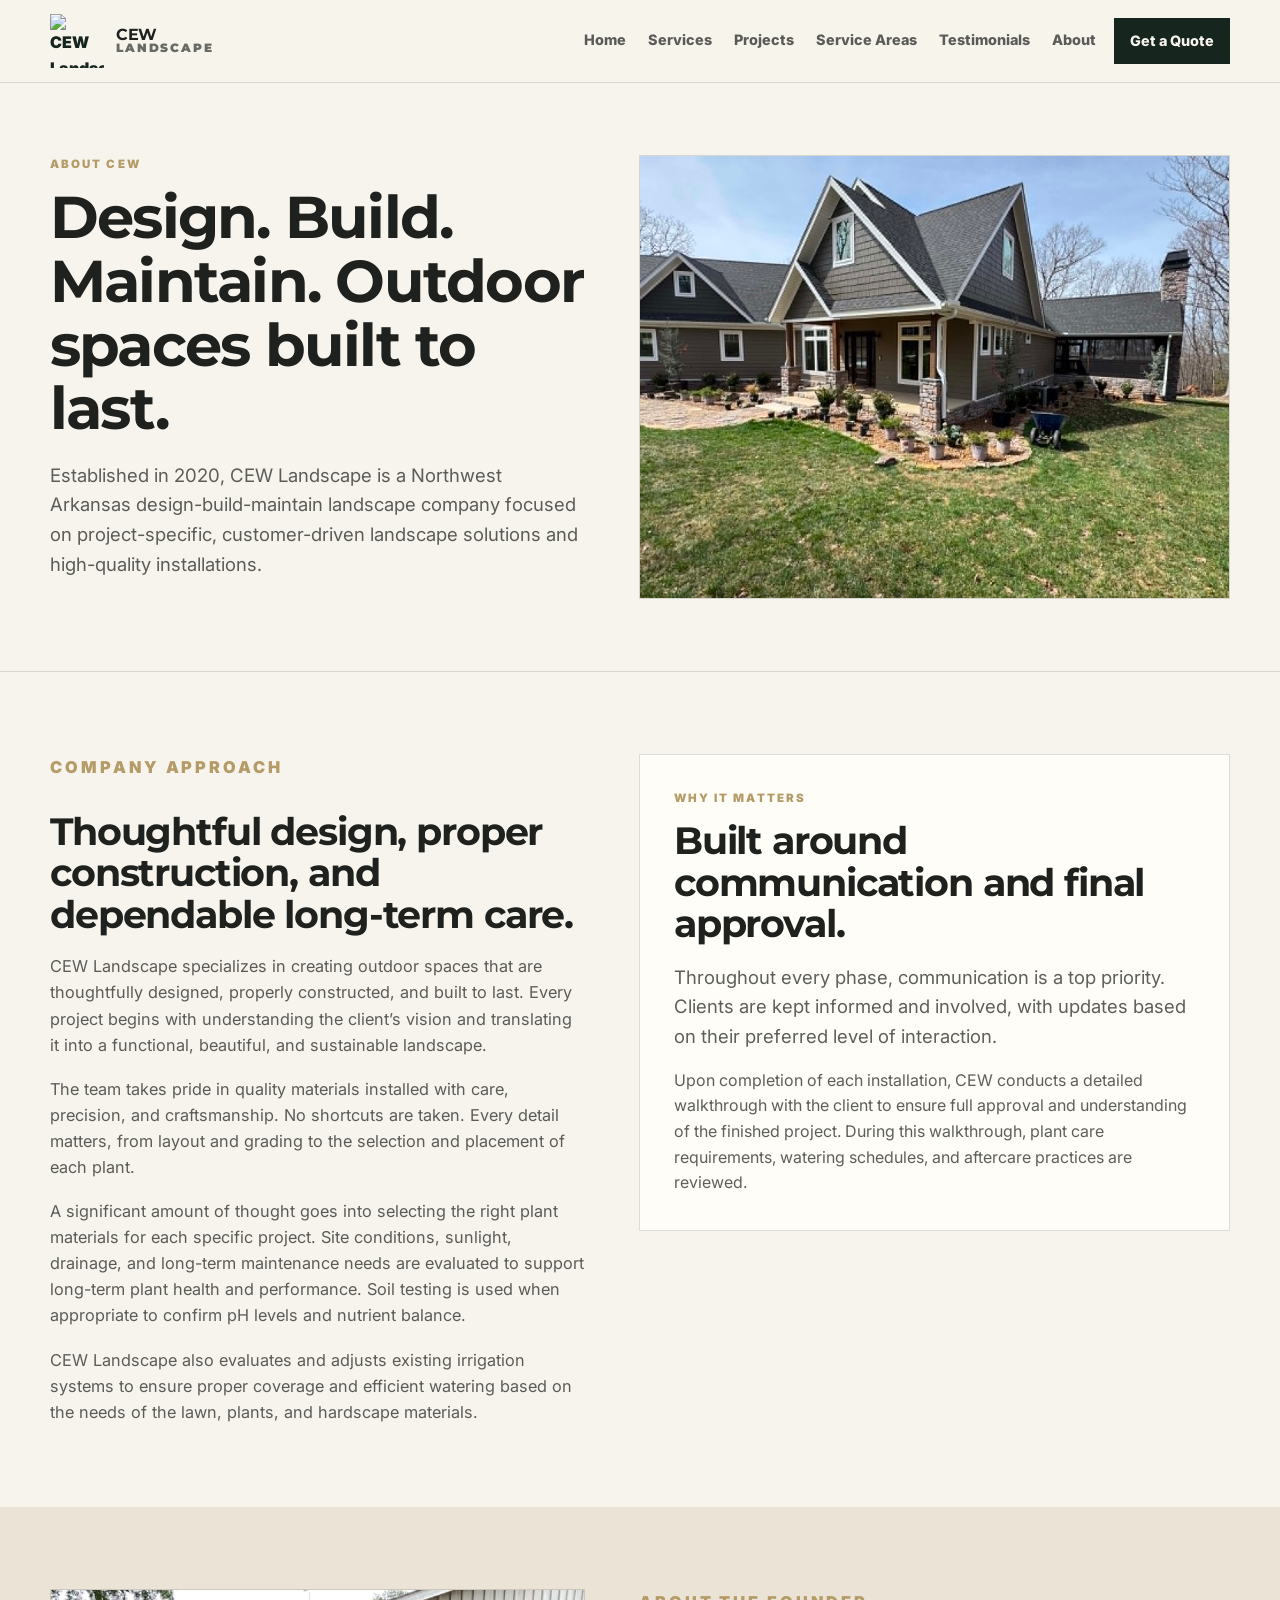
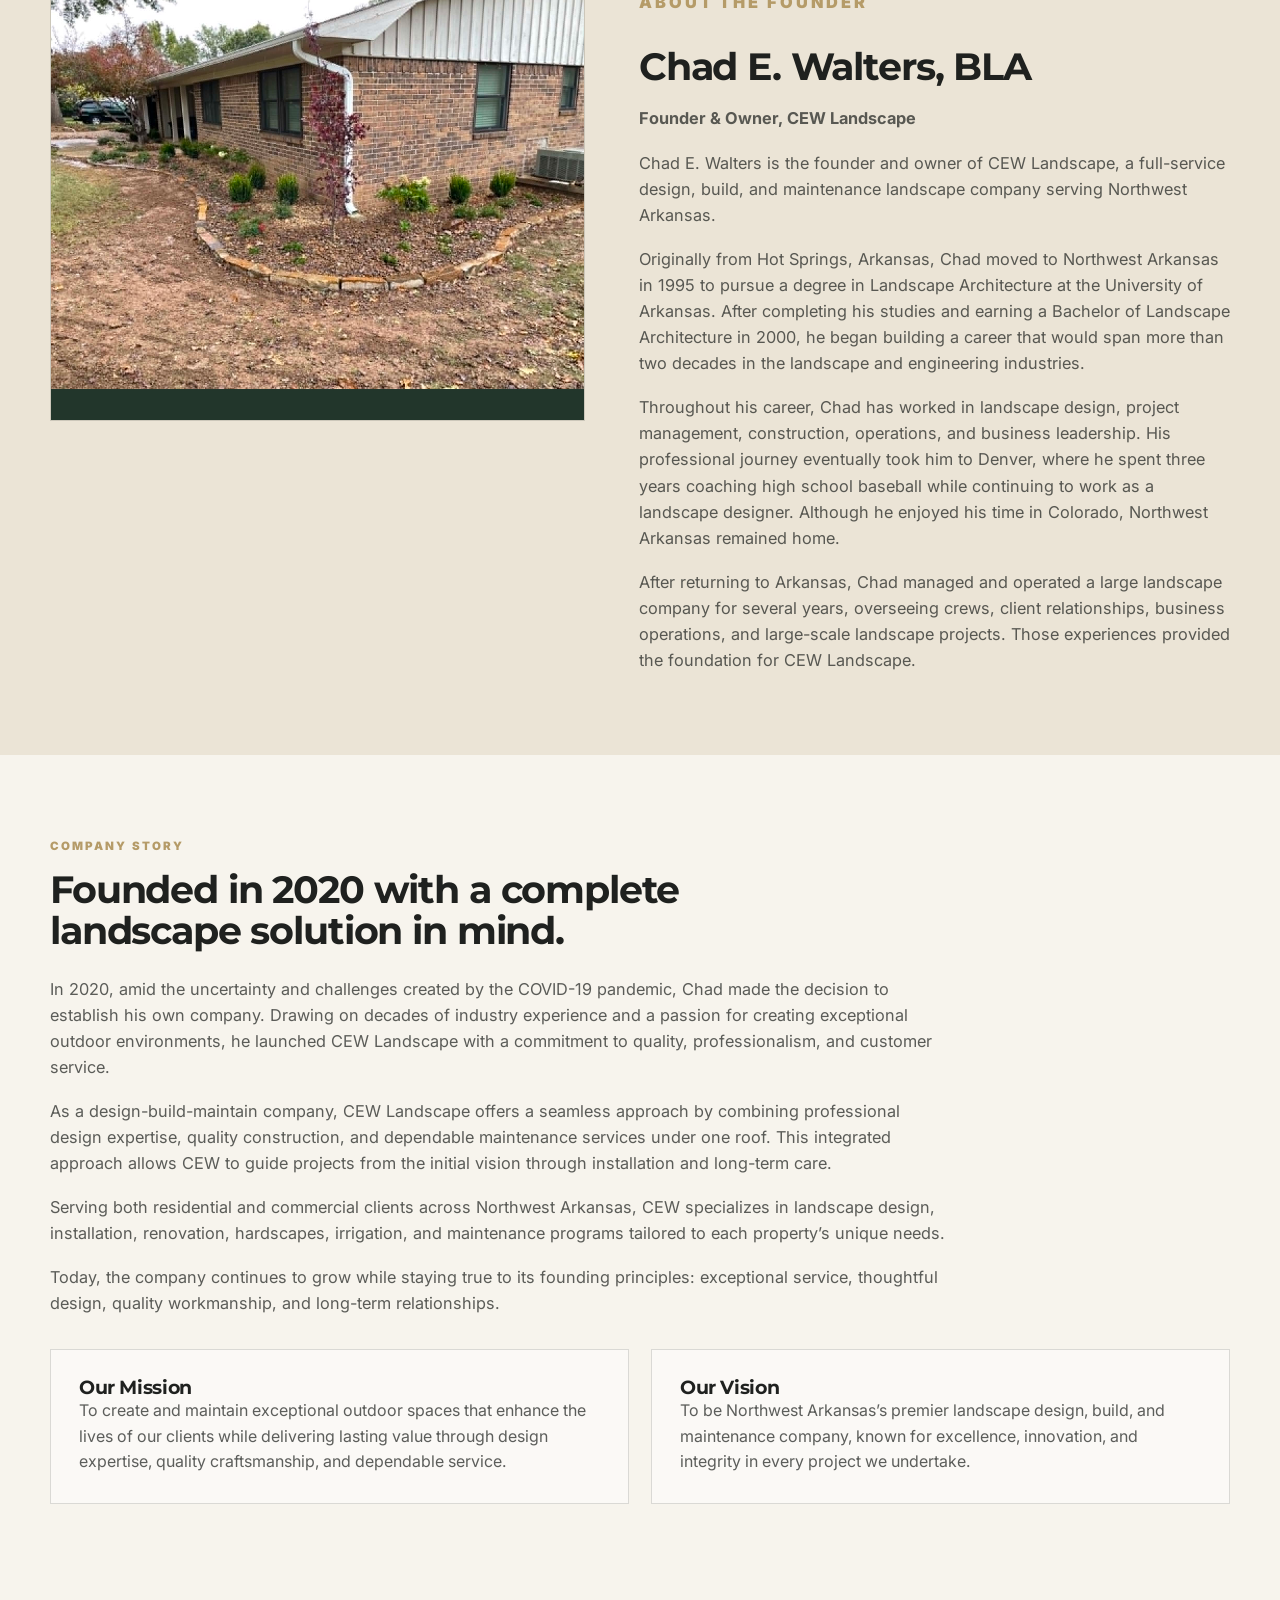
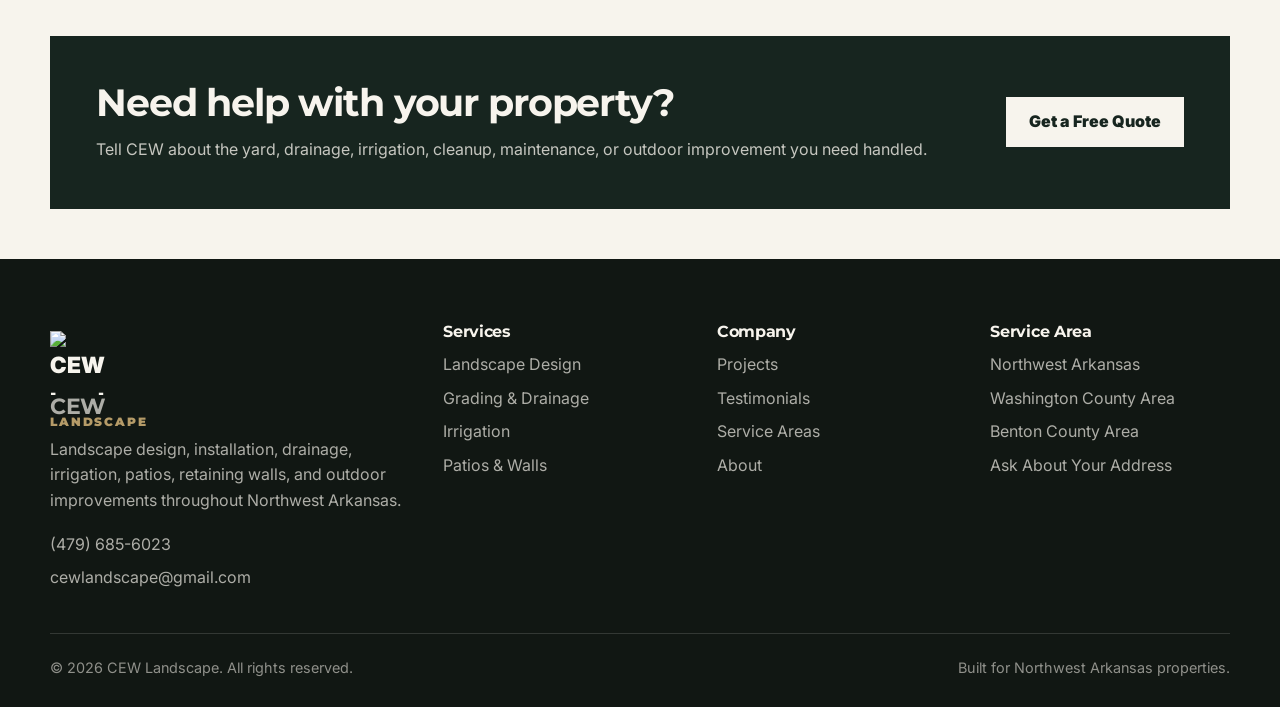
==== commit 547bd103: "Expand CEW about and founder story" ====
--- a/about/index.html
+++ b/about/index.html
@@ -4,19 +4,89 @@
   <meta charset="utf-8">
   <meta name="viewport" content="width=device-width, initial-scale=1">
   <title>About | CEW Landscape</title>
-  <meta name="description" content="Learn about CEW Landscape, Chad Walters, and professional landscape work throughout Northwest Arkansas.">
+  <meta name="description" content="Learn about CEW Landscape, Chad E. Walters BLA, and the design-build-maintain landscape company serving Northwest Arkansas.">
   <link rel="preconnect" href="https://fonts.googleapis.com">
   <link rel="preconnect" href="https://fonts.gstatic.com" crossorigin>
   <link href="https://fonts.googleapis.com/css2?family=Inter:wght@400;600;700;800;900&family=Montserrat:wght@700;800;900&display=swap" rel="stylesheet">
   <link rel="stylesheet" href="../assets/css/styles.css">
+  <style>
+    .story-stack{display:grid;gap:18px}.story-stack p{font-size:1.02rem}.founder-panel{background:var(--cream);border:1px solid var(--line);padding:34px}.process-mini{display:grid;grid-template-columns:repeat(4,1fr);gap:1px;background:var(--line);border:1px solid var(--line);margin-top:28px}.process-mini div{background:var(--paper);padding:18px}.process-mini strong{display:block;font-family:Montserrat,Inter,sans-serif;margin-bottom:6px;color:var(--ink)}.mission-grid{display:grid;grid-template-columns:1fr 1fr;gap:22px}.mission-card{border:1px solid var(--line);padding:28px;background:rgba(255,255,255,.45)}@media(max-width:900px){.process-mini,.mission-grid{grid-template-columns:1fr 1fr}}@media(max-width:620px){.process-mini,.mission-grid{grid-template-columns:1fr}}
+  </style>
 </head>
 <body>
   <div data-include="header"></div>
 
   <main>
-    <section class="page-hero"><div class="container"><p class="eyebrow">About CEW</p><h1>Landscape experience, practical problem solving, and work done the right way.</h1></div></section>
-    <section class="section"><div class="container split"><div class="hero-card"><div class="image-placeholder"><img src="https://images.unsplash.com/photo-1558904541-efa843a96f01?auto=format&fit=crop&w=900&q=80" alt="Finished landscape and outdoor improvement work"></div></div><div><h2>Led by Chad Walters in Northwest Arkansas.</h2><p class="lead" style="margin-top:18px;">CEW Landscape started in 2020, but Chad brings more than 20 years of landscape experience in Northwest Arkansas. His background includes landscape architecture training from the University of Arkansas and hands-on work across design, installation, drainage, irrigation, and outdoor improvements.</p><div class="stat-row"><div class="stat"><strong>2020</strong><span>CEW started</span></div><div class="stat"><strong>20+</strong><span>years experience</span></div><div class="stat"><strong>NWA</strong><span>local work</span></div></div><ul class="check-list"><li>Unique landscape design and detailed installation</li><li>Drainage, grading, irrigation, and hardscape knowledge</li><li>Clear options for different project needs and budgets</li><li>Finished work that fits the property and neighborhood</li></ul></div></div></section>
-    <section class="section-tight"><div class="container dark-cta"><div><h2>Need help with your property?</h2><p>Tell CEW about the yard, drainage, irrigation, cleanup, or outdoor improvement you need handled.</p></div><a class="btn btn-light" href="../contact/">Get a Free Quote</a></div></section>
+    <section class="page-hero">
+      <div class="container split">
+        <div>
+          <p class="eyebrow">About CEW</p>
+          <h1>Design. Build. Maintain. Outdoor spaces built to last.</h1>
+          <p class="lead" style="margin-top:20px;">Established in 2020, CEW Landscape is a Northwest Arkansas design-build-maintain landscape company focused on project-specific, customer-driven landscape solutions and high-quality installations.</p>
+        </div>
+        <div class="hero-card"><div class="image-placeholder"><img src="../assets/images/photos/0780bbad-96b1-4f73-a83f-87063b0dac47.jpeg" alt="CEW Landscape finished outdoor project"></div></div>
+      </div>
+    </section>
+
+    <section class="section">
+      <div class="container split">
+        <div class="story-stack">
+          <p class="eyebrow">Company Approach</p>
+          <h2>Thoughtful design, proper construction, and dependable long-term care.</h2>
+          <p>CEW Landscape specializes in creating outdoor spaces that are thoughtfully designed, properly constructed, and built to last. Every project begins with understanding the client’s vision and translating it into a functional, beautiful, and sustainable landscape.</p>
+          <p>The team takes pride in quality materials installed with care, precision, and craftsmanship. No shortcuts are taken. Every detail matters, from layout and grading to the selection and placement of each plant.</p>
+          <p>A significant amount of thought goes into selecting the right plant materials for each specific project. Site conditions, sunlight, drainage, and long-term maintenance needs are evaluated to support long-term plant health and performance. Soil testing is used when appropriate to confirm pH levels and nutrient balance.</p>
+          <p>CEW Landscape also evaluates and adjusts existing irrigation systems to ensure proper coverage and efficient watering based on the needs of the lawn, plants, and hardscape materials.</p>
+        </div>
+        <div>
+          <div class="founder-panel">
+            <p class="eyebrow">Why It Matters</p>
+            <h2>Built around communication and final approval.</h2>
+            <p class="lead" style="margin-top:18px;">Throughout every phase, communication is a top priority. Clients are kept informed and involved, with updates based on their preferred level of interaction.</p>
+            <p style="margin-top:16px;">Upon completion of each installation, CEW conducts a detailed walkthrough with the client to ensure full approval and understanding of the finished project. During this walkthrough, plant care requirements, watering schedules, and aftercare practices are reviewed.</p>
+          </div>
+        </div>
+      </div>
+    </section>
+
+    <section class="section muted-section">
+      <div class="container split">
+        <div class="hero-card"><div class="image-placeholder"><img src="../assets/images/photos/0a1a3b77-0411-4c9d-8bb6-b4f7ebc3ec97.jpeg" alt="CEW Landscape project detail"></div></div>
+        <div class="story-stack">
+          <p class="eyebrow">About the Founder</p>
+          <h2>Chad E. Walters, BLA</h2>
+          <p><strong>Founder & Owner, CEW Landscape</strong></p>
+          <p>Chad E. Walters is the founder and owner of CEW Landscape, a full-service design, build, and maintenance landscape company serving Northwest Arkansas.</p>
+          <p>Originally from Hot Springs, Arkansas, Chad moved to Northwest Arkansas in 1995 to pursue a degree in Landscape Architecture at the University of Arkansas. After completing his studies and earning a Bachelor of Landscape Architecture in 2000, he began building a career that would span more than two decades in the landscape and engineering industries.</p>
+          <p>Throughout his career, Chad has worked in landscape design, project management, construction, operations, and business leadership. His professional journey eventually took him to Denver, where he spent three years coaching high school baseball while continuing to work as a landscape designer. Although he enjoyed his time in Colorado, Northwest Arkansas remained home.</p>
+          <p>After returning to Arkansas, Chad managed and operated a large landscape company for several years, overseeing crews, client relationships, business operations, and large-scale landscape projects. Those experiences provided the foundation for CEW Landscape.</p>
+        </div>
+      </div>
+    </section>
+
+    <section class="section">
+      <div class="container">
+        <p class="eyebrow">Company Story</p>
+        <h2>Founded in 2020 with a complete landscape solution in mind.</h2>
+        <div class="story-stack" style="max-width:900px;margin-top:24px;">
+          <p>In 2020, amid the uncertainty and challenges created by the COVID-19 pandemic, Chad made the decision to establish his own company. Drawing on decades of industry experience and a passion for creating exceptional outdoor environments, he launched CEW Landscape with a commitment to quality, professionalism, and customer service.</p>
+          <p>As a design-build-maintain company, CEW Landscape offers a seamless approach by combining professional design expertise, quality construction, and dependable maintenance services under one roof. This integrated approach allows CEW to guide projects from the initial vision through installation and long-term care.</p>
+          <p>Serving both residential and commercial clients across Northwest Arkansas, CEW specializes in landscape design, installation, renovation, hardscapes, irrigation, and maintenance programs tailored to each property’s unique needs.</p>
+          <p>Today, the company continues to grow while staying true to its founding principles: exceptional service, thoughtful design, quality workmanship, and long-term relationships.</p>
+        </div>
+        <div class="mission-grid" style="margin-top:32px;">
+          <div class="mission-card"><h3>Our Mission</h3><p>To create and maintain exceptional outdoor spaces that enhance the lives of our clients while delivering lasting value through design expertise, quality craftsmanship, and dependable service.</p></div>
+          <div class="mission-card"><h3>Our Vision</h3><p>To be Northwest Arkansas’s premier landscape design, build, and maintenance company, known for excellence, innovation, and integrity in every project we undertake.</p></div>
+        </div>
+      </div>
+    </section>
+
+    <section class="section-tight">
+      <div class="container dark-cta">
+        <div><h2>Need help with your property?</h2><p>Tell CEW about the yard, drainage, irrigation, cleanup, maintenance, or outdoor improvement you need handled.</p></div>
+        <a class="btn btn-light" href="../contact/">Get a Free Quote</a>
+      </div>
+    </section>
   </main>
 
   <div data-include="footer"></div>
--- a/assets/css/styles.css
+++ b/assets/css/styles.css
@@ -1,225 +1,17 @@
-:root {
-  --pine: #18251f;
-  --pine-2: #22362b;
-  --ink: #1f211f;
-  --muted: #656a61;
-  --paper: #f7f4ed;
-  --paper-2: #ebe4d6;
-  --line: rgba(31, 33, 31, 0.16);
-  --white: #ffffff;
-  --accent: #b59b68;
-  --max: 1180px;
+:root{
+  --pine:#17251f;
+  --pine-2:#22362b;
+  --ink:#1f211f;
+  --muted:#676b63;
+  --paper:#f7f4ed;
+  --paper-2:#ebe4d6;
+  --cream:#fffdf8;
+  --line:rgba(31,33,31,.15);
+  --accent:#b59b68;
+  --white:#fff;
+  --max:1180px;
 }
-
-* { box-sizing: border-box; }
-html { scroll-behavior: smooth; }
-body {
-  margin: 0;
-  font-family: Inter, ui-sans-serif, system-ui, -apple-system, BlinkMacSystemFont, "Segoe UI", sans-serif;
-  background: var(--paper);
-  color: var(--ink);
-  line-height: 1.6;
-}
-img { max-width: 100%; display: block; }
-a { color: inherit; text-decoration: none; }
-
-.container { width: min(var(--max), calc(100% - 48px)); margin: 0 auto; }
-.section { padding: 94px 0; }
-.section-tight { padding: 52px 0; }
-.eyebrow { color: var(--accent); text-transform: uppercase; letter-spacing: .18em; font-weight: 900; font-size: .72rem; margin: 0 0 14px; }
-h1, h2, h3 { font-family: Montserrat, Inter, sans-serif; margin: 0; color: var(--ink); line-height: 1.08; letter-spacing: -.035em; }
-h1 { font-size: clamp(2.9rem, 5.7vw, 5.75rem); max-width: 760px; }
-h2 { font-size: clamp(2rem, 3.4vw, 3.65rem); max-width: 720px; }
-h3 { font-size: 1.22rem; letter-spacing: -.02em; }
-p { margin: 0; color: rgba(31,33,31,.72); }
-.lead { font-size: clamp(1.05rem, 1.55vw, 1.25rem); max-width: 650px; color: rgba(31,33,31,.72); }
-.small, .section-note { font-size: .96rem; color: rgba(31,33,31,.6); margin-top: 18px; max-width: 540px; }
-
-.site-header {
-  position: sticky;
-  top: 0;
-  z-index: 20;
-  width: 100%;
-  margin: 0;
-  padding: 18px max(24px, calc((100vw - var(--max)) / 2));
-  display: flex;
-  align-items: center;
-  justify-content: space-between;
-  gap: 22px;
-  background: rgba(247,244,237,.94);
-  backdrop-filter: blur(14px);
-  border-bottom: 1px solid var(--line);
-}
-.brand, .footer-brand { display: inline-flex; align-items: center; gap: 12px; font-weight: 900; color: var(--ink); }
-.brand-mark { position: relative; display: grid; place-items: center; width: 42px; height: 42px; border-radius: 2px; background: var(--pine); color: var(--paper); font-size: .72rem; letter-spacing: .14em; }
-.brand-mark::after { content: ''; position: absolute; inset: 6px; border: 1px solid rgba(181,155,104,.65); }
-.brand-mark span { position: relative; z-index: 1; }
-.brand-text { display: grid; line-height: 1; font-family: Montserrat, Inter, sans-serif; letter-spacing: -.02em; }
-.brand-text em { font-style: normal; color: var(--muted); font-size: .72rem; letter-spacing: .16em; text-transform: uppercase; }
-.site-nav { display: flex; align-items: center; gap: 2px; }
-.site-nav a { padding: 9px 10px; color: rgba(31,33,31,.72); font-weight: 800; font-size: .9rem; border-bottom: 2px solid transparent; }
-.site-nav a:hover { color: var(--ink); border-bottom-color: var(--accent); }
-.site-nav .nav-cta { background: var(--pine); color: var(--paper); padding: 11px 16px; border-bottom: 0; margin-left: 6px; }
-.nav-toggle { display: none; border: 0; background: transparent; padding: 10px; }
-.nav-toggle span { display:block; width:24px; height:2px; background: var(--pine); margin:5px 0; }
-
-.home-intro {
-  background: var(--pine);
-  color: var(--paper);
-  padding: 96px 0 88px;
-  border-bottom: 1px solid rgba(255,255,255,.12);
-}
-.intro-layout { display: grid; grid-template-columns: minmax(0, 1.15fr) 420px; gap: 72px; align-items: end; }
-.intro-copy { display: grid; gap: 24px; }
-.home-intro h1, .home-intro p, .home-intro .lead { color: var(--paper); }
-.home-intro .lead { color: rgba(247,244,237,.74); }
-.intro-actions, .hero-actions, .cta-actions { display: flex; flex-wrap: wrap; gap: 16px; align-items: center; }
-.intro-proof { border-top: 1px solid rgba(247,244,237,.24); border-bottom: 1px solid rgba(247,244,237,.24); }
-.proof-line { display: grid; grid-template-columns: 118px 1fr; gap: 20px; padding: 18px 0; border-bottom: 1px solid rgba(247,244,237,.16); }
-.proof-line:last-child { border-bottom: 0; }
-.proof-line span { color: rgba(247,244,237,.55); font-size: .82rem; text-transform: uppercase; letter-spacing: .12em; font-weight: 800; }
-.proof-line strong { color: var(--paper); font-size: 1rem; }
-
-.btn { display: inline-flex; align-items: center; justify-content: center; min-height: 50px; padding: 0 22px; font-weight: 900; border: 1px solid transparent; transition: transform .18s ease, background .18s ease; }
-.btn:hover { transform: translateY(-1px); }
-.btn-primary { background: var(--accent); color: #171711; }
-.btn-secondary { background: transparent; border-color: rgba(31,33,31,.28); color: var(--ink); }
-.btn-light { background: var(--paper); color: var(--pine); }
-.text-link { font-weight: 900; color: inherit; border-bottom: 2px solid var(--accent); padding-bottom: 4px; }
-
-.feature-strip { padding: 0; background: var(--paper); }
-.feature-layout { display: grid; grid-template-columns: 1.15fr .85fr; min-height: 430px; border-left: 1px solid var(--line); border-right: 1px solid var(--line); }
-.feature-image { position: relative; min-height: 430px; background: var(--pine-2); overflow: hidden; }
-.feature-image img { width: 100%; height: 100%; object-fit: cover; }
-.feature-image span { position: absolute; left: 22px; bottom: 22px; background: rgba(24,37,31,.82); color: var(--paper); padding: 8px 11px; font-size: .82rem; letter-spacing: .08em; text-transform: uppercase; font-weight: 900; }
-.feature-copy { padding: 58px; display: grid; align-content: center; gap: 18px; background: #fffdf8; }
-
-.editorial-grid { display: grid; grid-template-columns: 360px minmax(0,1fr); gap: 70px; align-items: start; }
-.service-list { border-top: 1px solid var(--line); }
-.service-row { display: grid; grid-template-columns: 54px 250px 1fr; gap: 24px; padding: 26px 0; border-bottom: 1px solid var(--line); align-items: start; }
-.service-row span { font-weight: 900; color: var(--accent); }
-.service-row strong { font-family: Montserrat, Inter, sans-serif; line-height: 1.15; color: var(--ink); }
-.service-row p { margin: 0; }
-.service-row:hover strong { color: var(--pine-2); }
-
-.muted-section { background: var(--paper-2); }
-.project-editorial { display: grid; grid-template-columns: 390px minmax(0,1fr); gap: 64px; align-items: start; }
-.project-lead { position: sticky; top: 110px; display: grid; gap: 20px; }
-.project-stack { display: grid; gap: 18px; }
-.project-feature { display: grid; grid-template-columns: 300px 1fr; gap: 28px; align-items: center; padding: 18px; background: rgba(255,255,255,.54); border: 1px solid rgba(31,33,31,.12); }
-.project-feature span { display: block; color: var(--accent); text-transform: uppercase; letter-spacing: .16em; font-weight: 900; font-size: .72rem; margin-bottom: 8px; }
-.project-feature p { margin-top: 8px; }
-
-.before-after { position: relative; height: 210px; min-height: 210px; overflow: hidden; background: var(--pine-2); border: 1px solid rgba(31,33,31,.14); --position: 50%; }
-.before-after img { width: 100%; height: 100%; object-fit: cover; display: block; }
-.ba-layer { position: absolute; inset: 0; }
-.ba-after { clip-path: inset(0 0 0 50%); }
-.ba-label { position: absolute; top: 12px; z-index: 3; background: rgba(24,37,31,.82); color: var(--paper); padding: 6px 9px; font-size: .68rem; letter-spacing: .14em; text-transform: uppercase; font-weight: 900; }
-.ba-label.before { left: 12px; }
-.ba-label.after { right: 12px; }
-.ba-handle { position: absolute; top: 0; bottom: 0; left: 50%; width: 2px; transform: translateX(-50%); background: var(--paper); z-index: 4; pointer-events: none; }
-.ba-handle::after { content: '↔'; position: absolute; top: 50%; left: 50%; width: 42px; height: 42px; display: grid; place-items: center; transform: translate(-50%, -50%); border-radius: 50%; background: var(--paper); color: var(--pine); font-weight: 900; box-shadow: 0 8px 30px rgba(0,0,0,.22); }
-.before-after input[type='range'] { position: absolute; inset: 0; z-index: 5; width: 100%; height: 100%; opacity: 0; cursor: ew-resize; }
-.project-card .before-after { height: 245px; margin: -26px -26px 24px; }
-
-.testimonial-layout { display: grid; grid-template-columns: 360px minmax(0,1fr); gap: 70px; }
-.quote-list { display: grid; gap: 0; border-top: 1px solid var(--line); }
-blockquote { margin: 0; padding: 30px 0; border-bottom: 1px solid var(--line); }
-blockquote p { font-family: Montserrat, Inter, sans-serif; font-size: clamp(1.1rem, 2vw, 1.65rem); line-height: 1.25; color: var(--ink); letter-spacing: -.03em; }
-blockquote cite { display: block; margin-top: 14px; color: var(--muted); font-style: normal; font-weight: 800; font-size: .9rem; }
-
-.closing-cta { padding: 88px 0; background: var(--pine); color: var(--paper); }
-.closing-layout { display: grid; grid-template-columns: minmax(0, 1fr) auto; gap: 38px; align-items: end; }
-.closing-cta h2 { color: var(--paper); max-width: 760px; }
-.closing-cta .btn-secondary { border-color: rgba(247,244,237,.32); color: var(--paper); }
-
-.grid-4 { display: grid; grid-template-columns: repeat(4, 1fr); gap: 18px; }
-.grid-3 { display: grid; grid-template-columns: repeat(3, 1fr); gap: 22px; }
-.grid-2 { display: grid; grid-template-columns: repeat(2, 1fr); gap: 22px; }
-.card { background: transparent; border: 1px solid var(--line); padding: 26px; box-shadow: none; overflow: hidden; }
-.card p { margin-top: 12px; }
-.card-link { margin-top: 18px; display: inline-block; font-weight: 900; color: var(--pine); border-bottom: 2px solid var(--accent); }
-.service-card { min-height: auto; display: flex; flex-direction: column; justify-content: space-between; }
-.service-card.has-image { padding-top: 0; }
-.service-image { height: 172px; margin: 0 -26px 24px; background: var(--paper-2); overflow: hidden; }
-.project-card .project-image { height: 245px; margin: -26px -26px 24px; background: var(--paper-2); overflow: hidden; }
-.image-placeholder { min-height: 430px; overflow: hidden; position: relative; background: var(--pine-2); }
-.image-placeholder img, .project-image img, .service-image img { width: 100%; height: 100%; object-fit: cover; display: block; }
-.photo-note { position: absolute; left: 18px; right: 18px; bottom: 18px; padding: 12px 14px; color: rgba(247,244,237,.9); background: rgba(24,37,31,.78); font-size: .9rem; }
-
-.hero { padding: 86px 0; }
-.hero-grid, .split { display: grid; grid-template-columns: .95fr 1.05fr; gap: 54px; align-items: start; }
-.hero-copy { display: grid; gap: 22px; }
-.hero-card { background: transparent; padding: 0; border: 1px solid var(--line); box-shadow: none; overflow: hidden; }
-.trust-row { display: grid; grid-template-columns: repeat(4, 1fr); border-top: 1px solid var(--line); border-bottom: 1px solid var(--line); }
-.trust-item { padding: 22px; border-right: 1px solid var(--line); }
-.trust-item:last-child { border-right: 0; }
-.trust-item strong { display: block; color: var(--ink); font-size: 1.02rem; }
-.trust-item span { color: var(--muted); }
-.review-card { position: relative; }
-.review-card:before { content: '“'; position: absolute; top: 4px; right: 18px; font-family: Georgia, serif; font-size: 4rem; color: rgba(31,33,31,.1); }
-.review-name { margin-top: 18px; font-weight: 900; color: var(--ink); }
-.review-source { color: var(--muted); font-size: .9rem; margin-top: 2px; }
-.check-list { list-style: none; padding: 0; margin: 24px 0 0; display: grid; gap: 12px; }
-.check-list li { padding-left: 28px; position: relative; color: rgba(31,33,31,.75); }
-.check-list li:before { content: '—'; position: absolute; left:0; top:0; color: var(--accent); font-weight: 900; }
-.stat-row { display: grid; grid-template-columns: repeat(3,1fr); gap: 1px; margin-top: 24px; background: var(--line); }
-.stat { background: var(--paper); padding: 18px; }
-.stat strong { display: block; font-size: 1.55rem; color: var(--ink); line-height: 1; }
-.stat span { color: var(--muted); font-size: .9rem; }
-.dark-cta { background: var(--pine); color: var(--paper); padding: 46px; display: grid; grid-template-columns: 1fr auto; gap: 28px; align-items: center; }
-.dark-cta h2, .dark-cta p { color: var(--paper); }
-.dark-cta p { opacity: .78; margin-top: 14px; }
-.page-hero { padding: 78px 0 52px; border-bottom: 1px solid var(--line); }
-.page-hero h1 { font-size: clamp(2.55rem, 4.6vw, 4.7rem); }
-.service-band { background: var(--paper-2); }
-.logo-preview { background: var(--pine); color: var(--paper); padding: 44px; min-height: 300px; display: grid; place-items: center; text-align: center; }
-.logo-preview .brand-mark { width: 92px; height: 92px; margin: 0 auto 18px; background: rgba(247,244,237,.06); }
-.logo-preview .brand-text { color: var(--paper); font-size: 1.9rem; }
-.logo-preview .brand-text em { color: var(--accent); }
-.form { display: grid; gap: 14px; }
-.form label { font-weight: 850; color: var(--ink); }
-.form input, .form textarea, .form select { width: 100%; min-height: 52px; border: 1px solid var(--line); padding: 12px 14px; font: inherit; background: #fffdf8; }
-.form textarea { min-height: 150px; resize: vertical; }
-.form-note { font-size: .9rem; color: var(--muted); }
-
-.site-footer { background: #111713; color: var(--paper); padding: 64px 0 28px; }
-.footer-grid, .footer-bottom { width: min(var(--max), calc(100% - 48px)); margin: 0 auto; }
-.footer-grid { display: grid; grid-template-columns: 1.5fr repeat(3, 1fr); gap: 34px; }
-.site-footer h3 { color: var(--paper); font-size: 1rem; margin-bottom: 12px; }
-.site-footer p, .site-footer a { color: rgba(247,244,237,.68); display: block; margin-top: 8px; }
-.footer-brand { color: var(--paper); font-size: 1.4rem; }
-.footer-brand .brand-text em { color: var(--accent); }
-.footer-contact-stack { margin-top: 18px; }
-.footer-bottom { border-top: 1px solid rgba(255,255,255,.14); margin-top: 42px; padding-top: 22px; display: flex; justify-content: space-between; gap: 18px; color: rgba(247,244,237,.55); font-size: .9rem; }
-
-@media (max-width: 1020px) {
-  .site-nav a { font-size: .84rem; padding-inline: 7px; }
-  .intro-layout, .feature-layout, .editorial-grid, .project-editorial, .testimonial-layout { grid-template-columns: 1fr; }
-  .intro-proof { max-width: 620px; }
-  .project-lead { position: static; }
-}
-@media (max-width: 900px) {
-  .site-header { align-items: center; }
-  .nav-toggle { display: block; }
-  .site-nav { display: none; position: absolute; left: 18px; right: 18px; top: 74px; flex-direction: column; align-items: stretch; background: var(--paper); border: 1px solid var(--line); padding: 10px; box-shadow: 0 18px 50px rgba(0,0,0,.12); }
-  .site-nav.is-open { display: flex; }
-  .site-nav a { padding: 14px; font-size: 1rem; border: 0; }
-  .site-nav .nav-cta { margin-left: 0; }
-  .hero-grid, .split, .dark-cta, .footer-grid, .closing-layout { grid-template-columns: 1fr; }
-  .grid-4, .grid-3, .grid-2, .trust-row, .stat-row { grid-template-columns: 1fr; }
-  .service-row { grid-template-columns: 44px 1fr; }
-  .service-row p { grid-column: 2; }
-  .project-feature { grid-template-columns: 1fr; }
-  .before-after { height: 240px; }
-  .feature-copy { padding: 34px; }
-  .section, .home-intro, .closing-cta { padding: 64px 0; }
-  .dark-cta { padding: 32px; }
-  .footer-bottom { flex-direction: column; }
-}
-@media (max-width: 520px) {
-  .container { width: min(var(--max), calc(100% - 28px)); }
-  h1 { font-size: clamp(2.45rem, 13vw, 3.6rem); }
-  .brand-text { display: none; }
-  .proof-line { grid-template-columns: 1fr; gap: 4px; }
-}
+*{box-sizing:border-box}html{scroll-behavior:smooth}body{margin:0;font-family:Inter,system-ui,-apple-system,BlinkMacSystemFont,"Segoe UI",sans-serif;background:var(--paper);color:var(--ink);line-height:1.6}img{max-width:100%;display:block}a{color:inherit;text-decoration:none}.container{width:min(var(--max),calc(100% - 48px));margin:0 auto}.section{padding:82px 0}.section-tight{padding:50px 0}.eyebrow{margin:0 0 13px;color:var(--accent);text-transform:uppercase;letter-spacing:.18em;font-size:.72rem;font-weight:900}h1,h2,h3{font-family:Montserrat,Inter,sans-serif;margin:0;color:var(--ink);line-height:1.08;letter-spacing:-.03em}h1{font-size:clamp(2.55rem,4.6vw,4.9rem);max-width:760px}h2{font-size:clamp(1.85rem,3vw,3.25rem);max-width:720px}h3{font-size:1.18rem;letter-spacing:-.02em}p{margin:0;color:rgba(31,33,31,.72)}.lead{font-size:clamp(1.05rem,1.45vw,1.2rem);max-width:650px;color:rgba(31,33,31,.72)}.small,.section-note{font-size:.96rem;color:rgba(31,33,31,.62);margin-top:18px;max-width:540px}.site-header{position:sticky;top:0;z-index:30;width:100%;margin:0;padding:14px max(24px,calc((100vw - var(--max))/2));display:flex;align-items:center;justify-content:space-between;gap:22px;background:rgba(247,244,237,.95);backdrop-filter:blur(14px);border-bottom:1px solid var(--line)}.brand,.footer-brand{display:inline-flex;align-items:center;gap:12px;font-weight:900;color:var(--ink)}.brand-mark{position:relative;display:grid;place-items:center;width:46px;height:46px;border-radius:50%;background:var(--pine);color:var(--paper);font-size:.7rem;letter-spacing:.11em;border:2px solid var(--paper);box-shadow:0 0 0 1px var(--pine)}.brand-mark:after{content:"";position:absolute;inset:7px;border:1px solid rgba(181,155,104,.78);border-radius:50%}.brand-mark span{position:relative;z-index:1}.brand-text{display:grid;line-height:1;font-family:Montserrat,Inter,sans-serif;letter-spacing:-.02em}.brand-text em{font-style:normal;color:var(--muted);font-size:.72rem;letter-spacing:.16em;text-transform:uppercase}.site-nav{display:flex;align-items:center;gap:2px}.site-nav a{padding:9px 10px;color:rgba(31,33,31,.72);font-weight:800;font-size:.9rem;border-bottom:2px solid transparent}.site-nav a:hover{color:var(--ink);border-bottom-color:var(--accent)}.site-nav .nav-cta{background:var(--pine);color:var(--paper);padding:11px 16px;border-bottom:0;margin-left:6px}.nav-toggle{display:none;border:0;background:transparent;padding:10px}.nav-toggle span{display:block;width:24px;height:2px;background:var(--pine);margin:5px 0}.home-intro{background:linear-gradient(135deg,var(--pine),#101713);color:var(--paper);padding:78px 0 0;border-bottom:1px solid rgba(255,255,255,.12)}.intro-layout{display:grid;grid-template-columns:minmax(0,1fr) 500px;gap:58px;align-items:center}.intro-copy{display:grid;gap:22px;padding-bottom:72px}.home-intro h1,.home-intro p,.home-intro .lead{color:var(--paper)}.home-intro .lead{color:rgba(247,244,237,.76)}.intro-actions,.hero-actions,.cta-actions{display:flex;flex-wrap:wrap;gap:14px;align-items:center}.btn{display:inline-flex;align-items:center;justify-content:center;min-height:50px;padding:0 22px;font-weight:900;border:1px solid transparent;transition:transform .18s ease,background .18s ease}.btn:hover{transform:translateY(-1px)}.btn-primary{background:var(--accent);color:#171711}.btn-secondary{background:transparent;border-color:rgba(31,33,31,.28);color:var(--ink)}.home-intro .btn-secondary{border-color:rgba(247,244,237,.36);color:var(--paper)}.btn-light{background:var(--paper);color:var(--pine)}.text-link{font-weight:900;color:inherit;border-bottom:2px solid var(--accent);padding-bottom:4px}.hero-media{align-self:stretch;display:grid;gap:0;background:var(--cream);border:1px solid rgba(255,255,255,.12)}.hero-media .before-after{height:360px;border:0}.hero-caption{display:grid;grid-template-columns:repeat(3,1fr);border-top:1px solid var(--line)}.hero-caption div{padding:18px;border-right:1px solid var(--line)}.hero-caption div:last-child{border-right:0}.hero-caption strong{display:block;color:var(--ink);font-size:.92rem}.hero-caption span{display:block;color:var(--muted);font-size:.84rem;margin-top:4px}.service-strip{display:grid;grid-template-columns:repeat(4,1fr);margin-top:42px;border-top:1px solid rgba(247,244,237,.18);background:rgba(255,255,255,.04)}.service-strip a{display:block;padding:19px 22px;color:var(--paper);border-right:1px solid rgba(247,244,237,.14);font-weight:900}.service-strip a:last-child{border-right:0}.service-strip span{display:block;color:rgba(247,244,237,.58);font-size:.78rem;text-transform:uppercase;letter-spacing:.12em}.problem-grid{display:grid;grid-template-columns:360px minmax(0,1fr);gap:58px;align-items:start}.problem-list{display:grid;border-top:1px solid var(--line)}.problem-item{display:grid;grid-template-columns:44px 1fr;gap:18px;padding:24px 0;border-bottom:1px solid var(--line)}.problem-item span{width:32px;height:32px;display:grid;place-items:center;background:var(--pine);color:var(--paper);font-weight:900;font-size:.78rem}.problem-item p{margin-top:7px}.muted-section{background:var(--paper-2)}.project-editorial{display:grid;grid-template-columns:360px minmax(0,1fr);gap:58px;align-items:start}.project-lead{position:sticky;top:100px;display:grid;gap:18px}.project-stack{display:grid;gap:18px}.project-feature{display:grid;grid-template-columns:330px 1fr;gap:28px;align-items:stretch;padding:18px;background:rgba(255,255,255,.62);border:1px solid rgba(31,33,31,.12)}.project-feature span{display:block;color:var(--accent);text-transform:uppercase;letter-spacing:.16em;font-weight:900;font-size:.72rem;margin-bottom:8px}.project-feature p{margin-top:8px}.project-meta{margin-top:16px;padding-top:14px;border-top:1px solid var(--line);font-size:.9rem;color:rgba(31,33,31,.68)}.project-meta strong{color:var(--ink)}.before-after{position:relative;height:230px;min-height:230px;overflow:hidden;background:var(--pine-2);border:1px solid rgba(31,33,31,.14);--position:50%}.before-after img{width:100%;height:100%;object-fit:cover;display:block}.ba-layer{position:absolute;inset:0}.ba-after{clip-path:inset(0 0 0 50%)}.ba-label{position:absolute;top:12px;z-index:3;background:rgba(24,37,31,.86);color:var(--paper);padding:6px 9px;font-size:.68rem;letter-spacing:.14em;text-transform:uppercase;font-weight:900}.ba-label.before{left:12px}.ba-label.after{right:12px}.ba-handle{position:absolute;top:0;bottom:0;left:50%;width:2px;transform:translateX(-50%);background:var(--paper);z-index:4;pointer-events:none}.ba-handle:after{content:"↔";position:absolute;top:50%;left:50%;width:42px;height:42px;display:grid;place-items:center;transform:translate(-50%,-50%);border-radius:50%;background:var(--paper);color:var(--pine);font-weight:900;box-shadow:0 8px 30px rgba(0,0,0,.22)}.before-after input[type=range]{position:absolute;inset:0;z-index:5;width:100%;height:100%;opacity:0;cursor:ew-resize}.project-card .before-after{height:245px;margin:-26px -26px 24px}.why-section{background:var(--cream)}.why-grid{display:grid;grid-template-columns:360px minmax(0,1fr);gap:58px}.why-list{display:grid;grid-template-columns:repeat(2,1fr);gap:1px;background:var(--line);border:1px solid var(--line)}.why-item{background:var(--cream);padding:26px}.why-item strong{display:block;margin-bottom:8px;color:var(--ink);font-family:Montserrat,Inter,sans-serif}.seo-block{display:grid;grid-template-columns:1fr auto;gap:30px;align-items:center;border-top:1px solid var(--line);border-bottom:1px solid var(--line);padding:42px 0}.testimonial-layout{display:grid;grid-template-columns:330px minmax(0,1fr);gap:58px}.quote-list{display:grid;border-top:1px solid var(--line)}blockquote{margin:0;padding:26px 0;border-bottom:1px solid var(--line)}blockquote p{font-family:Montserrat,Inter,sans-serif;font-size:clamp(1.05rem,1.55vw,1.45rem);line-height:1.28;color:var(--ink);letter-spacing:-.025em}blockquote cite{display:block;margin-top:12px;color:var(--muted);font-style:normal;font-weight:800;font-size:.9rem}.closing-cta{padding:78px 0;background:var(--pine);color:var(--paper)}.closing-layout{display:grid;grid-template-columns:minmax(0,1fr) auto;gap:38px;align-items:end}.closing-cta h2{color:var(--paper);max-width:760px}.closing-cta .btn-secondary{border-color:rgba(247,244,237,.32);color:var(--paper)}.grid-4{display:grid;grid-template-columns:repeat(4,1fr);gap:18px}.grid-3{display:grid;grid-template-columns:repeat(3,1fr);gap:22px}.grid-2{display:grid;grid-template-columns:repeat(2,1fr);gap:22px}.card{background:transparent;border:1px solid var(--line);padding:26px;box-shadow:none;overflow:hidden}.card p{margin-top:12px}.card-link{margin-top:18px;display:inline-block;font-weight:900;color:var(--pine);border-bottom:2px solid var(--accent)}.service-card{min-height:auto;display:flex;flex-direction:column;justify-content:space-between}.service-card.has-image{padding-top:0}.service-image{height:172px;margin:0 -26px 24px;background:var(--paper-2);overflow:hidden}.image-placeholder,.project-image{min-height:430px;overflow:hidden;position:relative;background:var(--pine-2)}.image-placeholder img,.project-image img,.service-image img{width:100%;height:100%;object-fit:cover;display:block}.photo-note{position:absolute;left:18px;right:18px;bottom:18px;padding:12px 14px;color:rgba(247,244,237,.9);background:rgba(24,37,31,.78);font-size:.9rem}.hero,.page-hero{padding:72px 0;border-bottom:1px solid var(--line)}.hero-grid,.split{display:grid;grid-template-columns:.95fr 1.05fr;gap:54px;align-items:start}.hero-copy{display:grid;gap:22px}.hero-card{background:transparent;padding:0;border:1px solid var(--line);box-shadow:none;overflow:hidden}.trust-row{display:grid;grid-template-columns:repeat(4,1fr);border-top:1px solid var(--line);border-bottom:1px solid var(--line)}.trust-item{padding:22px;border-right:1px solid var(--line)}.trust-item:last-child{border-right:0}.trust-item strong{display:block;color:var(--ink);font-size:1.02rem}.trust-item span{color:var(--muted)}.review-card{position:relative}.review-card:before{content:"“";position:absolute;top:4px;right:18px;font-family:Georgia,serif;font-size:4rem;color:rgba(31,33,31,.1)}.review-name{margin-top:18px;font-weight:900;color:var(--ink)}.check-list{list-style:none;padding:0;margin:24px 0 0;display:grid;gap:12px}.check-list li{padding-left:28px;position:relative;color:rgba(31,33,31,.75)}.check-list li:before{content:"—";position:absolute;left:0;top:0;color:var(--accent);font-weight:900}.stat-row{display:grid;grid-template-columns:repeat(3,1fr);gap:1px;margin-top:24px;background:var(--line)}.stat{background:var(--paper);padding:18px}.stat strong{display:block;font-size:1.55rem;color:var(--ink);line-height:1}.stat span{color:var(--muted);font-size:.9rem}.dark-cta{background:var(--pine);color:var(--paper);padding:46px;display:grid;grid-template-columns:1fr auto;gap:28px;align-items:center}.dark-cta h2,.dark-cta p{color:var(--paper)}.dark-cta p{opacity:.78;margin-top:14px}.logo-preview{background:var(--pine);color:var(--paper);padding:44px;min-height:300px;display:grid;place-items:center;text-align:center}.form{display:grid;gap:14px}.form label{font-weight:850;color:var(--ink)}.form input,.form textarea,.form select{width:100%;min-height:52px;border:1px solid var(--line);padding:12px 14px;font:inherit;background:var(--cream)}.form textarea{min-height:150px;resize:vertical}.form-note{font-size:.9rem;color:var(--muted)}.mobile-sticky-cta{display:none}.site-footer{background:#111713;color:var(--paper);padding:64px 0 28px}.footer-grid,.footer-bottom{width:min(var(--max),calc(100% - 48px));margin:0 auto}.footer-grid{display:grid;grid-template-columns:1.5fr repeat(3,1fr);gap:34px}.site-footer h3{color:var(--paper);font-size:1rem;margin-bottom:12px}.site-footer p,.site-footer a{color:rgba(247,244,237,.68);display:block;margin-top:8px}.footer-brand{color:var(--paper);font-size:1.4rem}.footer-brand .brand-text em{color:var(--accent)}.footer-contact-stack{margin-top:18px}.footer-bottom{border-top:1px solid rgba(255,255,255,.14);margin-top:42px;padding-top:22px;display:flex;justify-content:space-between;gap:18px;color:rgba(247,244,237,.55);font-size:.9rem}
+@media(max-width:1020px){.site-nav a{font-size:.84rem;padding-inline:7px}.intro-layout,.problem-grid,.project-editorial,.why-grid,.testimonial-layout,.feature-layout{grid-template-columns:1fr}.project-lead{position:static}.hero-media{max-width:680px}.service-strip{grid-template-columns:repeat(2,1fr)}}
+@media(max-width:900px){body{padding-bottom:68px}.site-header{align-items:center}.nav-toggle{display:block}.site-nav{display:none;position:absolute;left:18px;right:18px;top:74px;flex-direction:column;align-items:stretch;background:var(--paper);border:1px solid var(--line);padding:10px;box-shadow:0 18px 50px rgba(0,0,0,.12)}.site-nav.is-open{display:flex}.site-nav a{padding:14px;font-size:1rem;border:0}.site-nav .nav-cta{margin-left:0}.hero-grid,.split,.dark-cta,.footer-grid,.closing-layout,.seo-block{grid-template-columns:1fr}.grid-4,.grid-3,.grid-2,.trust-row,.stat-row,.why-list{grid-template-columns:1fr}.service-row{grid-template-columns:44px 1fr}.service-row p{grid-column:2}.project-feature{grid-template-columns:1fr}.before-after{height:255px}.feature-copy{padding:34px}.section,.home-intro,.closing-cta{padding:58px 0}.intro-copy{padding-bottom:0}.dark-cta{padding:32px}.footer-bottom{flex-direction:column}.mobile-sticky-cta{position:fixed;left:0;right:0;bottom:0;z-index:40;display:grid;grid-template-columns:1fr 1fr;background:var(--pine);border-top:1px solid rgba(255,255,255,.16)}.mobile-sticky-cta a{display:grid;place-items:center;min-height:58px;color:var(--paper);font-weight:900}.mobile-sticky-cta a:first-child{background:var(--accent);color:#171711}.hero-caption{grid-template-columns:1fr}.hero-caption div{border-right:0;border-bottom:1px solid var(--line)}.hero-caption div:last-child{border-bottom:0}}
+@media(max-width:520px){.container{width:min(var(--max),calc(100% - 28px))}h1{font-size:clamp(2.25rem,11vw,3.2rem)}.brand-text{display:none}.service-strip{grid-template-columns:1fr}.proof-line{grid-template-columns:1fr;gap:4px}}
